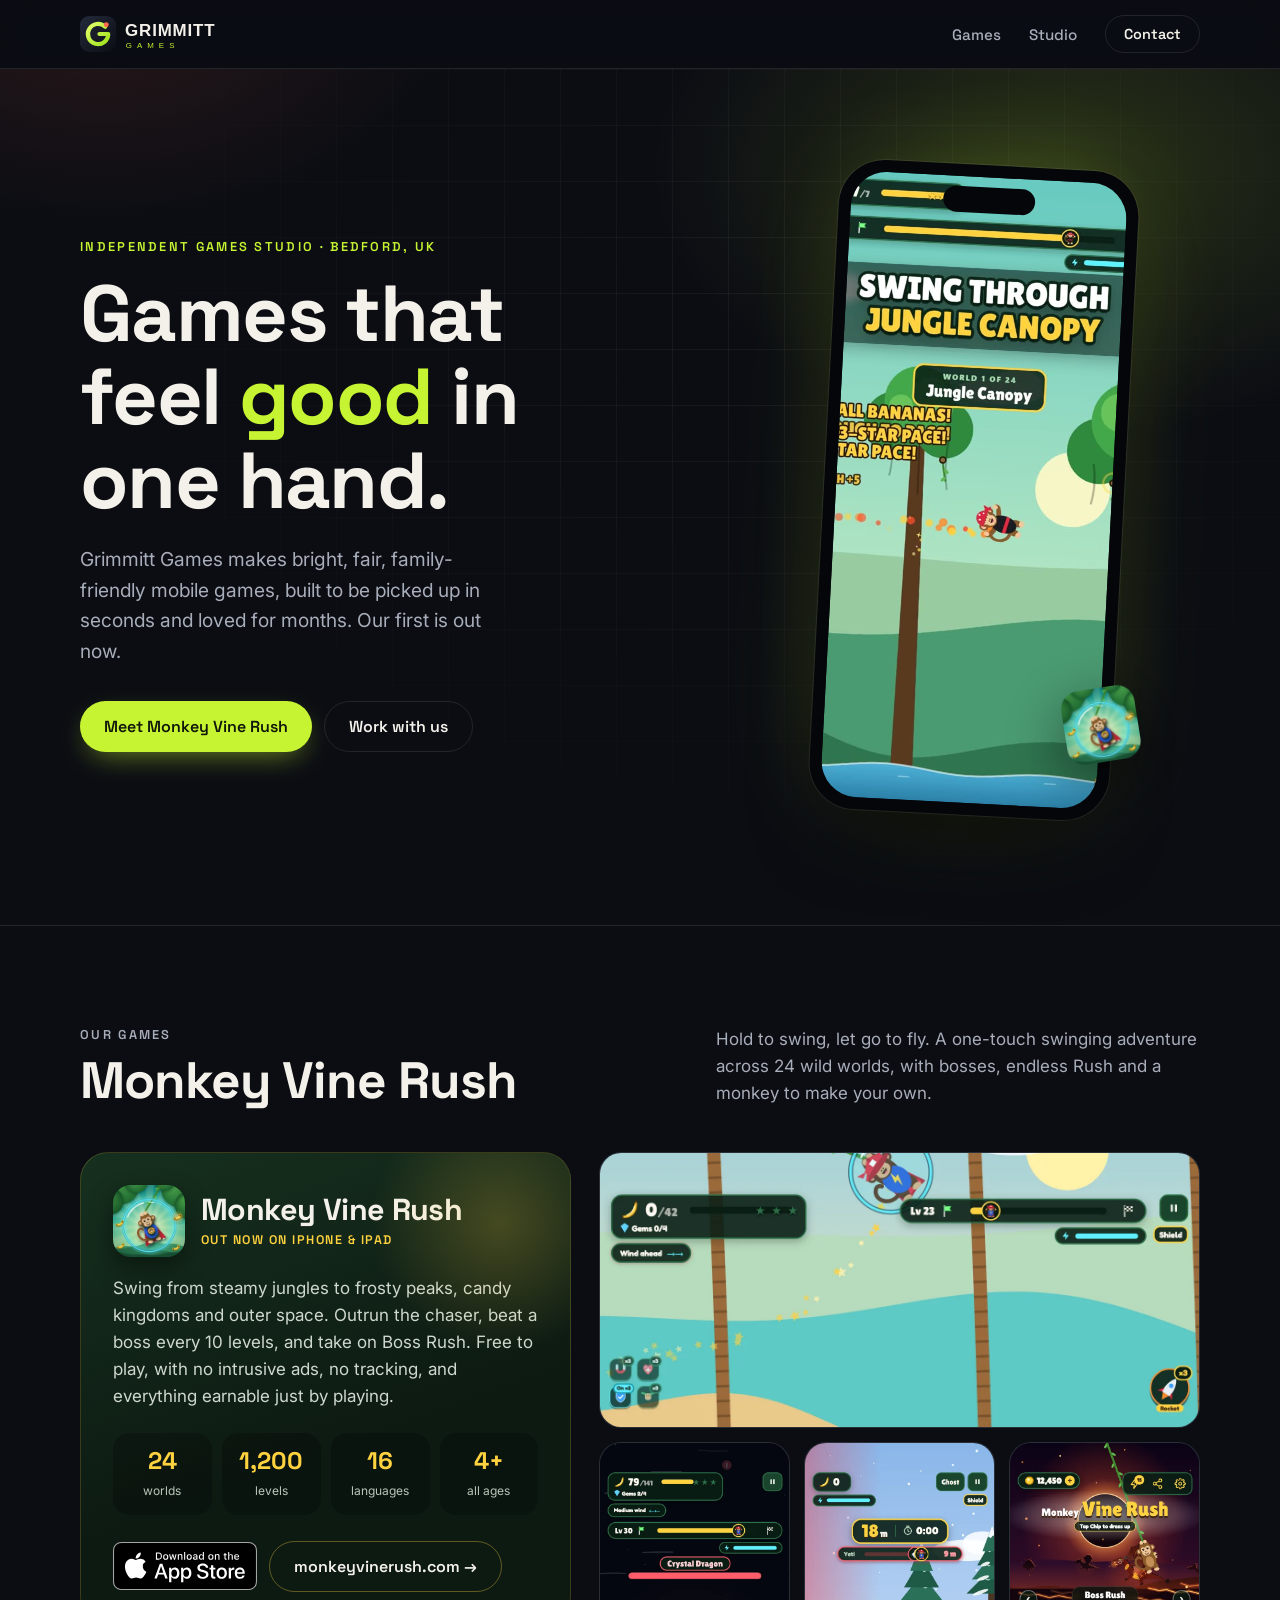
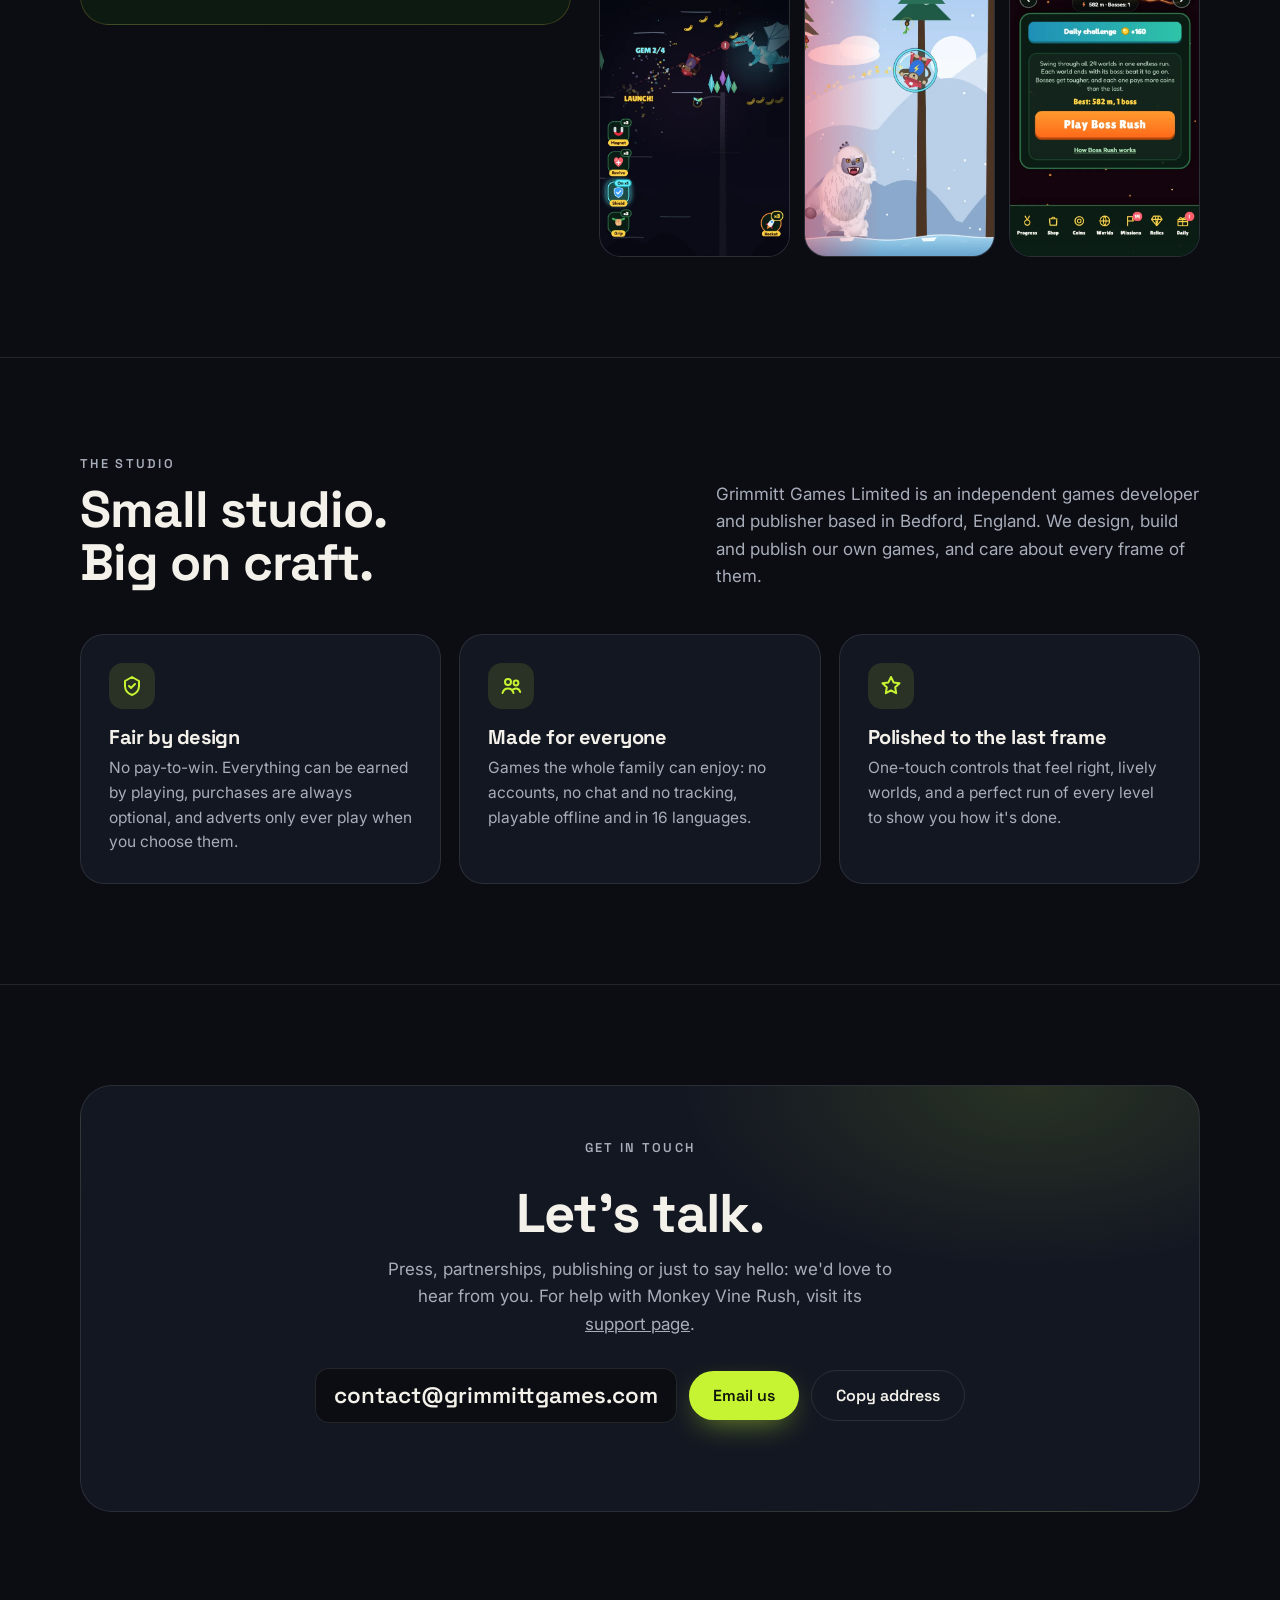
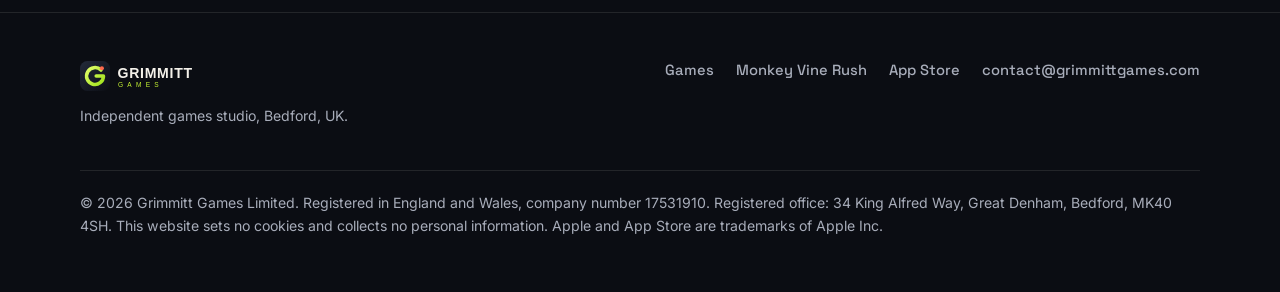
==== index.html @ a44a135a "Grimmitt Games website Co-Authored-By: Claude Opus 5.5 <noreply@anthropic.com>" ====
<!doctype html>
<html lang="en-GB">
<head>
<meta charset="utf-8">
<meta name="viewport" content="width=device-width, initial-scale=1, viewport-fit=cover">
<title>Grimmitt Games · Independent games studio</title>
<meta name="description" content="Grimmitt Games is an independent UK games studio making bright, fair, family-friendly mobile games. Our first game, Monkey Vine Rush, is out now on iPhone and iPad.">
<meta name="theme-color" content="#0b0d13">
<link rel="canonical" href="https://www.grimmittgames.com/">
<link rel="icon" href="/img/mark.svg" type="image/svg+xml">
<link rel="icon" href="/img/mark-192.png" type="image/png" sizes="192x192">
<link rel="apple-touch-icon" href="/img/mark-180.png">
<meta property="og:type" content="website">
<meta property="og:title" content="Grimmitt Games">
<meta property="og:description" content="Independent UK games studio. Makers of Monkey Vine Rush.">
<meta property="og:image" content="https://www.grimmittgames.com/img/og.png">
<meta property="og:url" content="https://www.grimmittgames.com/">
<meta name="twitter:card" content="summary_large_image">
<link rel="preconnect" href="https://fonts.googleapis.com">
<link rel="preconnect" href="https://fonts.gstatic.com" crossorigin>
<link href="https://fonts.googleapis.com/css2?family=Space+Grotesk:wght@500;600;700&family=Inter:wght@400;500;600&display=swap" rel="stylesheet">
<script type="application/ld+json">{"@context":"https://schema.org","@type":"Organization","name":"Grimmitt Games Limited","url":"https://www.grimmittgames.com/","logo":"https://www.grimmittgames.com/img/mark-192.png","email":"contact@grimmittgames.com","address":{"@type":"PostalAddress","streetAddress":"34 King Alfred Way, Great Denham","addressLocality":"Bedford","postalCode":"MK40 4SH","addressCountry":"GB"},"sameAs":["https://monkeyvinerush.com/"]}</script>
<style>
:root{--ink:#0b0d13;--ink2:#131722;--ink3:#1c2230;--line:rgba(244,241,234,.1);--cream:#f4f1ea;--muted:#a8adba;--lime:#c6f432;--lime2:#9fe21b;--coral:#ff6a4d;--display:'Space Grotesk','Segoe UI',system-ui,sans-serif;--body:'Inter','Segoe UI',system-ui,sans-serif;color-scheme:dark}
*{box-sizing:border-box}
html{scroll-behavior:smooth}
body{margin:0;overflow-x:clip;background:var(--ink);color:var(--cream);font:17px/1.6 var(--body);-webkit-font-smoothing:antialiased}
a{color:inherit}
img,video{max-width:100%;display:block}
.wrap{max-width:1160px;margin:0 auto;padding-left:max(20px,env(safe-area-inset-left,0px));padding-right:max(20px,env(safe-area-inset-right,0px))}
h1,h2,h3{font-family:var(--display);font-weight:700;letter-spacing:-.02em;line-height:1.05;margin:0;text-wrap:balance}
.kicker{font:600 .8rem/1 var(--display);letter-spacing:.18em;text-transform:uppercase;color:var(--lime)}
.btn{display:inline-flex;align-items:center;gap:10px;font:600 1rem var(--display);text-decoration:none;border-radius:999px;padding:14px 24px;transition:transform .15s,background .15s,box-shadow .15s}
.btn.primary{background:var(--lime);color:#11160a;box-shadow:0 10px 30px -10px rgba(198,244,50,.6)}
.btn.primary:hover{transform:translateY(-2px);box-shadow:0 16px 36px -12px rgba(198,244,50,.7)}
.btn.ghost{border:1px solid var(--line);color:var(--cream)}
.btn.ghost:hover{background:var(--ink3)}
:focus-visible{outline:3px solid var(--lime);outline-offset:3px;border-radius:6px}

/* header */
header{position:sticky;top:0;z-index:20;background:rgba(11,13,19,.72);-webkit-backdrop-filter:blur(14px) saturate(140%);backdrop-filter:blur(14px) saturate(140%);border-bottom:1px solid var(--line);padding-top:env(safe-area-inset-top,0px)}
header .wrap{display:flex;align-items:center;justify-content:space-between;height:68px}
header .logo img{height:36px;width:auto}
nav{display:flex;gap:28px;align-items:center;font:500 .95rem var(--display)}
nav a{text-decoration:none;color:var(--muted)} nav a:hover{color:var(--cream)}
nav .btn{padding:9px 18px;font-size:.9rem}
@media (max-width:720px){ nav a:not(.btn){display:none} }

/* hero */
.hero{position:relative;overflow:hidden;padding:96px 0 110px}
.hero::before{content:'';position:absolute;inset:-20% -10% auto;height:900px;background:radial-gradient(600px 380px at 78% 30%,rgba(198,244,50,.16),transparent 70%),radial-gradient(520px 340px at 15% 10%,rgba(255,106,77,.13),transparent 70%);pointer-events:none}
.hero::after{content:'';position:absolute;inset:0;background-image:linear-gradient(var(--line) 1px,transparent 1px),linear-gradient(90deg,var(--line) 1px,transparent 1px);background-size:56px 56px;mask-image:radial-gradient(ellipse at 60% 30%,#000 10%,transparent 65%);-webkit-mask-image:radial-gradient(ellipse at 60% 30%,#000 10%,transparent 65%);opacity:.5;pointer-events:none}
.hero .wrap{position:relative;z-index:1;display:grid;grid-template-columns:1.15fr .85fr;gap:56px;align-items:center}
.hero h1{font-size:clamp(2.6rem,6.2vw,5rem);margin:18px 0 22px}
.hero h1 em{font-style:normal;color:var(--lime)}
.hero p.lead{font-size:1.2rem;color:var(--muted);max-width:34ch;margin:0 0 34px}
.cta{display:flex;flex-wrap:wrap;gap:12px}
.phone{justify-self:center;width:min(300px,78vw);aspect-ratio:9/19.5;border-radius:46px;background:#05060a;padding:12px;box-shadow:0 0 0 1px rgba(255,255,255,.08),0 40px 80px -30px rgba(0,0,0,.8),0 0 120px -40px rgba(198,244,50,.45);transform:rotate(3deg);position:relative}
.phone video{width:100%;height:100%;object-fit:cover;border-radius:36px}
.phone::before{content:'';position:absolute;top:22px;left:50%;width:92px;height:26px;margin-left:-46px;border-radius:20px;background:#05060a;z-index:2}
.float{position:absolute;width:74px;height:74px;border-radius:18px;right:-26px;bottom:60px;transform:rotate(-12deg);filter:drop-shadow(0 18px 30px rgba(0,0,0,.5));animation:bob 6s ease-in-out infinite}
@keyframes bob{50%{transform:rotate(-6deg) translateY(-12px)}}
@media (max-width:860px){ .float{right:-10px;width:60px;height:60px} .hero .wrap>*{min-width:0} .hero{padding:64px 0 80px} .hero .wrap{grid-template-columns:1fr} .phone{transform:none;margin-top:12px} }

/* sections */
section{padding:100px 0;border-top:1px solid var(--line)}
.head{display:flex;flex-wrap:wrap;justify-content:space-between;align-items:end;gap:20px;margin-bottom:44px}
.head h2{font-size:clamp(2rem,4.4vw,3.2rem);margin-top:12px;max-width:18ch}
.head p{color:var(--muted);max-width:44ch;margin:0}

/* game showcase */
.game{display:grid;grid-template-columns:.9fr 1.1fr;gap:28px}
.gcard{align-self:start;background:linear-gradient(160deg,#16301f,#0d1a12 60%);border:1px solid rgba(255,210,63,.18);border-radius:28px;padding:32px;position:relative;overflow:hidden}
.gcard::after{content:'';position:absolute;right:-60px;top:-60px;width:260px;height:260px;border-radius:50%;background:radial-gradient(circle,rgba(255,210,63,.22),transparent 70%)}
.gtitle{display:flex;align-items:center;gap:16px;margin-bottom:18px}
.gtitle img{width:72px;height:72px;border-radius:18px;box-shadow:0 10px 24px rgba(0,0,0,.4)}
.gtitle h3{font-size:1.9rem}
.gtitle small{display:block;font:600 .78rem var(--display);letter-spacing:.12em;text-transform:uppercase;color:#ffd23f;margin-top:6px}
.gcard p{color:#cfd8cf;margin:0 0 22px}
.stats{display:grid;grid-template-columns:repeat(4,1fr);gap:10px;margin:0 0 26px}
.stats div{background:rgba(0,0,0,.25);border-radius:16px;padding:12px 10px;text-align:center}
.stats b{display:block;font:700 1.5rem var(--display);color:#ffd23f}
.stats span{font-size:.75rem;color:#b9c6ba}
.gcard .row{display:flex;flex-wrap:wrap;gap:12px;align-items:center;position:relative;z-index:1}
.gcard .row img{height:48px;width:auto}
.gcard .btn.ghost{border-color:rgba(255,210,63,.35)}
.shots{display:grid;grid-template-columns:repeat(3,1fr);gap:14px}
.shots img{width:100%;aspect-ratio:600/1304;object-fit:cover;border-radius:22px;border:1px solid var(--line);background:var(--ink2);transition:transform .25s}
.shots img:hover{transform:translateY(-6px)}
.shots .wide{grid-column:1 / -1;aspect-ratio:1304/600}
@media (max-width:900px){ .game{grid-template-columns:1fr} }
@media (max-width:520px){ .stats{grid-template-columns:repeat(2,1fr)} }

/* studio */
.pillars{display:grid;grid-template-columns:repeat(3,1fr);gap:18px}
.pillar{background:var(--ink2);border:1px solid var(--line);border-radius:24px;padding:28px}
.pillar i{display:grid;place-items:center;width:46px;height:46px;border-radius:14px;background:rgba(198,244,50,.12);color:var(--lime);font-style:normal;margin-bottom:18px}
.pillar i svg{width:24px;height:24px}
.pillar h3{font-size:1.25rem;margin-bottom:8px}
.pillar p{color:var(--muted);margin:0;font-size:.97rem}
@media (max-width:860px){ .pillars{grid-template-columns:1fr} }

/* contact */
.contact{background:radial-gradient(500px 260px at 85% 0%,rgba(198,244,50,.12),transparent 70%),var(--ink2);border:1px solid var(--line);border-radius:32px;padding:56px 40px;text-align:center}
.contact h2{font-size:clamp(2rem,4.6vw,3.4rem);margin:12px 0 14px}
.contact p{color:var(--muted);margin:0 auto 30px;max-width:46ch}
.mail{display:inline-flex;flex-wrap:wrap;gap:12px;justify-content:center;align-items:center}
.mail code{font:600 clamp(1rem,3.4vw,1.4rem) var(--display);background:var(--ink);border:1px solid var(--line);border-radius:14px;padding:12px 18px;user-select:all}
.copied{display:block;min-height:1.4em;margin-top:12px;color:var(--lime);font-size:.9rem}

/* footer */
footer{border-top:1px solid var(--line);padding:48px 0 calc(40px + env(safe-area-inset-bottom,0px));color:var(--muted);font-size:.88rem}
footer .wrap{display:grid;grid-template-columns:1fr auto;gap:28px}
footer img{height:30px;width:auto;margin-bottom:14px}
footer .links{display:flex;flex-wrap:wrap;gap:22px;justify-content:flex-end;font:500 .92rem var(--display)}
footer .links a{text-decoration:none} footer .links a:hover{color:var(--cream)}
footer .legal{grid-column:1 / -1;border-top:1px solid var(--line);padding-top:20px;line-height:1.7}
@media (max-width:640px){ footer .wrap{grid-template-columns:1fr} footer .links{justify-content:flex-start} }
@media (prefers-reduced-motion:reduce){ html{scroll-behavior:auto} .float{animation:none} .btn,.shots img{transition:none} }
</style>
</head>
<body>

<header>
  <div class="wrap">
    <a class="logo" href="/" aria-label="Grimmitt Games home"><img src="/img/logo.svg" alt="Grimmitt Games" width="203" height="36"></a>
    <nav aria-label="Main">
      <a href="#games">Games</a>
      <a href="#studio">Studio</a>
      <a class="btn ghost" href="#contact">Contact</a>
    </nav>
  </div>
</header>

<main>
  <div class="hero">
    <div class="wrap">
      <div>
        <p class="kicker">Independent games studio · Bedford, UK</p>
        <h1>Games that feel <em>good</em> in one hand.</h1>
        <p class="lead">Grimmitt Games makes bright, fair, family-friendly mobile games, built to be picked up in seconds and loved for months. Our first is out now.</p>
        <div class="cta">
          <a class="btn primary" href="#games">Meet Monkey Vine Rush</a>
          <a class="btn ghost" href="#contact">Work with us</a>
        </div>
      </div>
      <div class="phone">
        <video src="/img/mvr/reel.mp4" poster="/img/mvr/reel-poster.jpg" autoplay muted loop playsinline aria-label="Monkey Vine Rush gameplay"></video>
        <img class="float" src="/img/mvr/icon-336.webp" alt="" width="74" height="74">
      </div>
    </div>
  </div>

  <section id="games">
    <div class="wrap">
      <div class="head">
        <div><p class="kicker">Our games</p><h2>Monkey Vine Rush</h2></div>
        <p>Hold to swing, let go to fly. A one-touch swinging adventure across 24 wild worlds, with bosses, endless Rush and a monkey to make your own.</p>
      </div>
      <div class="game">
        <div class="gcard">
          <div class="gtitle"><img src="/img/mvr/icon-336.webp" alt="" width="72" height="72"><div><h3>Monkey Vine Rush</h3><small>Out now on iPhone &amp; iPad</small></div></div>
          <p>Swing from steamy jungles to frosty peaks, candy kingdoms and outer space. Outrun the chaser, beat a boss every 10 levels, and take on Boss Rush. Free to play, with no intrusive ads, no tracking, and everything earnable just by playing.</p>
          <div class="stats">
            <div><b>24</b><span>worlds</span></div>
            <div><b>1,200</b><span>levels</span></div>
            <div><b>16</b><span>languages</span></div>
            <div><b>4+</b><span>all ages</span></div>
          </div>
          <div class="row">
            <a href="https://apps.apple.com/app/id6825472830"><img src="/img/mvr/app-store-badge.svg" alt="Download on the App Store" width="144" height="48"></a>
            <a class="btn ghost" href="https://monkeyvinerush.com/">monkeyvinerush.com →</a>
          </div>
        </div>
        <div class="shots">
          <img class="wide" src="/img/mvr/02-play-land.webp" alt="Swinging through Sunny Shores" loading="lazy">
          <img src="/img/mvr/09-boss.webp" alt="A boss fight" loading="lazy">
          <img src="/img/mvr/03-rush.webp" alt="Endless Rush with the chaser behind" loading="lazy">
          <img src="/img/mvr/11-bossrush-home.webp" alt="The home screen" loading="lazy">
        </div>
      </div>
    </div>
  </section>

  <section id="studio">
    <div class="wrap">
      <div class="head">
        <div><p class="kicker">The studio</p><h2>Small studio. Big on craft.</h2></div>
        <p>Grimmitt Games Limited is an independent games developer and publisher based in Bedford, England. We design, build and publish our own games, and care about every frame of them.</p>
      </div>
      <div class="pillars">
        <div class="pillar"><i><svg viewBox="0 0 24 24" fill="none" stroke="currentColor" stroke-width="2" stroke-linecap="round" stroke-linejoin="round"><path d="M12 3l7 4v5c0 4.5-3 7.5-7 9-4-1.5-7-4.5-7-9V7z"/><path d="M9 12l2 2 4-4"/></svg></i><h3>Fair by design</h3><p>No pay-to-win. Everything can be earned by playing, purchases are always optional, and adverts only ever play when you choose them.</p></div>
        <div class="pillar"><i><svg viewBox="0 0 24 24" fill="none" stroke="currentColor" stroke-width="2" stroke-linecap="round" stroke-linejoin="round"><circle cx="9" cy="8" r="3"/><circle cx="17" cy="9" r="2.4"/><path d="M3.5 19c.8-3 3-4.6 5.5-4.6s4.7 1.6 5.5 4.6M14.5 15.2c.8-.5 1.6-.8 2.5-.8 2 0 3.6 1.3 4.2 3.6"/></svg></i><h3>Made for everyone</h3><p>Games the whole family can enjoy: no accounts, no chat and no tracking, playable offline and in 16 languages.</p></div>
        <div class="pillar"><i><svg viewBox="0 0 24 24" fill="none" stroke="currentColor" stroke-width="2" stroke-linecap="round" stroke-linejoin="round"><path d="M12 3l2.6 5.4 5.9.8-4.3 4.1 1 5.9L12 16.4 6.8 19.2l1-5.9L3.5 9.2l5.9-.8z"/></svg></i><h3>Polished to the last frame</h3><p>One-touch controls that feel right, lively worlds, and a perfect run of every level to show you how it's done.</p></div>
      </div>
    </div>
  </section>

  <section id="contact">
    <div class="wrap">
      <div class="contact">
        <p class="kicker">Get in touch</p>
        <h2>Let's talk.</h2>
        <p>Press, partnerships, publishing or just to say hello: we'd love to hear from you. For help with Monkey Vine Rush, visit its <a href="https://monkeyvinerush.com/support/">support page</a>.</p>
        <div class="mail">
          <code id="addr">contact@grimmittgames.com</code>
          <a class="btn primary" href="mailto:contact@grimmittgames.com">Email us</a>
          <button class="btn ghost" type="button" id="copy" style="background:none;cursor:pointer">Copy address</button>
        </div>
        <span class="copied" id="copied" aria-live="polite"></span>
      </div>
    </div>
  </section>
</main>

<footer>
  <div class="wrap">
    <div><img src="/img/logo.svg" alt="Grimmitt Games" width="170" height="30"><div>Independent games studio, Bedford, UK.</div></div>
    <div class="links">
      <a href="#games">Games</a>
      <a href="https://monkeyvinerush.com/">Monkey Vine Rush</a>
      <a href="https://apps.apple.com/app/id6825472830">App Store</a>
      <a href="mailto:contact@grimmittgames.com">contact@grimmittgames.com</a>
    </div>
    <p class="legal">© 2026 Grimmitt Games Limited. Registered in England and Wales, company number 17531910. Registered office: 34 King Alfred Way, Great Denham, Bedford, MK40 4SH. This website sets no cookies and collects no personal information. Apple and App Store are trademarks of Apple Inc.</p>
  </div>
</footer>

<script>
document.getElementById('copy').addEventListener('click', () => {
  const t = document.getElementById('addr').textContent, o = document.getElementById('copied');
  const pick = () => { const r = document.createRange(); r.selectNodeContents(document.getElementById('addr')); const s = getSelection(); s.removeAllRanges(); s.addRange(r); o.textContent = 'Selected: press Ctrl+C (or ⌘C) to copy'; };
  try { navigator.clipboard.writeText(t).then(() => { o.textContent = 'Copied to clipboard'; }, pick); } catch (e) { pick(); }
});
</script>
</body>
</html>
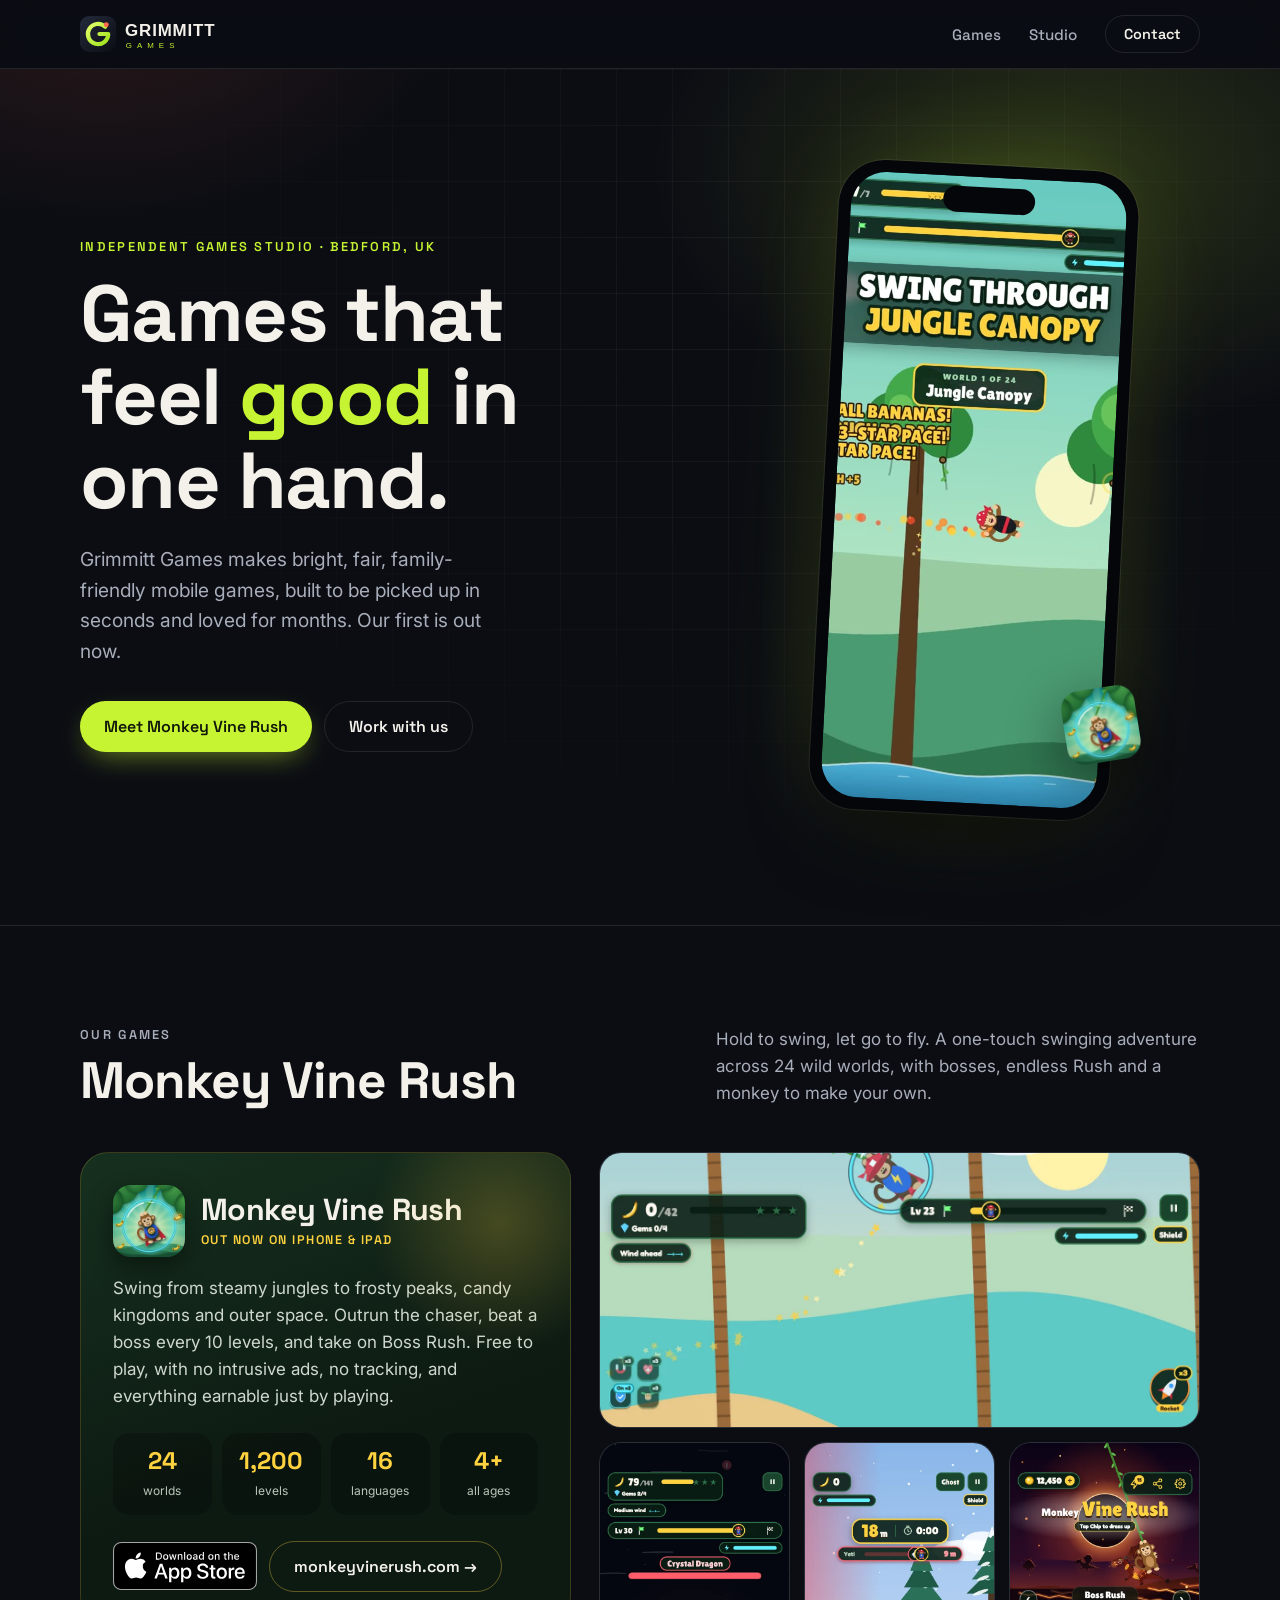
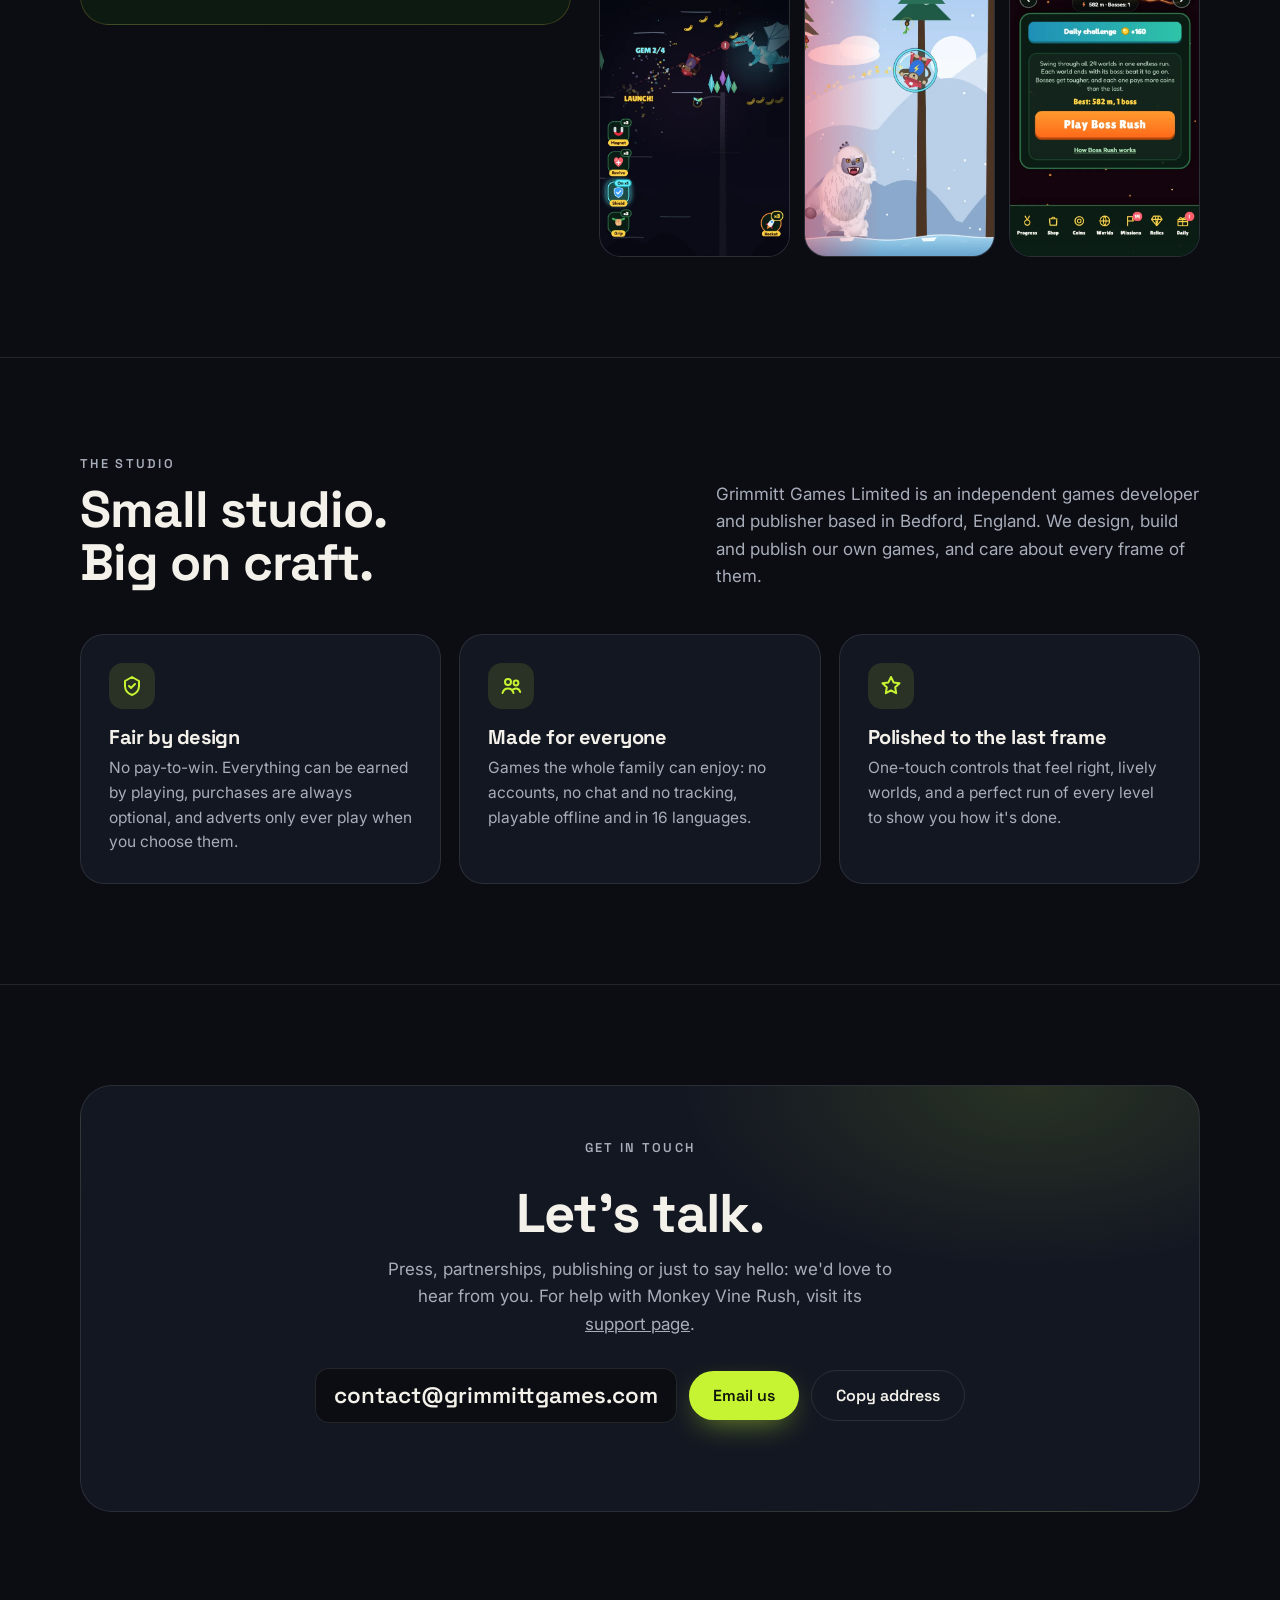
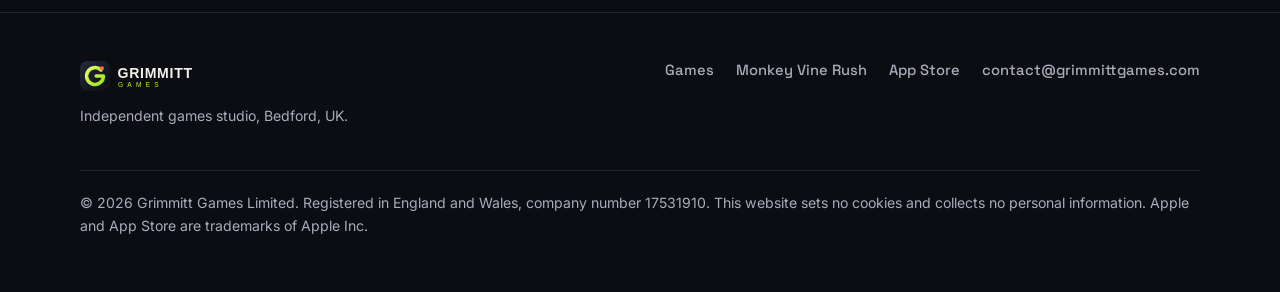
==== commit 8e447457: "Remove the registered office address from the footer Co-Authored-By: Claude Opus 5.5 <noreply@anthro" ====
--- a/index.html
+++ b/index.html
@@ -19,7 +19,7 @@
 <link rel="preconnect" href="https://fonts.googleapis.com">
 <link rel="preconnect" href="https://fonts.gstatic.com" crossorigin>
 <link href="https://fonts.googleapis.com/css2?family=Space+Grotesk:wght@500;600;700&family=Inter:wght@400;500;600&display=swap" rel="stylesheet">
-<script type="application/ld+json">{"@context":"https://schema.org","@type":"Organization","name":"Grimmitt Games Limited","url":"https://www.grimmittgames.com/","logo":"https://www.grimmittgames.com/img/mark-192.png","email":"contact@grimmittgames.com","address":{"@type":"PostalAddress","streetAddress":"34 King Alfred Way, Great Denham","addressLocality":"Bedford","postalCode":"MK40 4SH","addressCountry":"GB"},"sameAs":["https://monkeyvinerush.com/"]}</script>
+<script type="application/ld+json">{"@context":"https://schema.org","@type":"Organization","name":"Grimmitt Games Limited","url":"https://www.grimmittgames.com/","logo":"https://www.grimmittgames.com/img/mark-192.png","email":"contact@grimmittgames.com","sameAs":["https://monkeyvinerush.com/"]}</script>
 <style>
 :root{--ink:#0b0d13;--ink2:#131722;--ink3:#1c2230;--line:rgba(244,241,234,.1);--cream:#f4f1ea;--muted:#a8adba;--lime:#c6f432;--lime2:#9fe21b;--coral:#ff6a4d;--display:'Space Grotesk','Segoe UI',system-ui,sans-serif;--body:'Inter','Segoe UI',system-ui,sans-serif;color-scheme:dark}
 *{box-sizing:border-box}
@@ -222,7 +222,7 @@
       <a href="https://apps.apple.com/app/id6825472830">App Store</a>
       <a href="mailto:contact@grimmittgames.com">contact@grimmittgames.com</a>
     </div>
-    <p class="legal">© 2026 Grimmitt Games Limited. Registered in England and Wales, company number 17531910. Registered office: 34 King Alfred Way, Great Denham, Bedford, MK40 4SH. This website sets no cookies and collects no personal information. Apple and App Store are trademarks of Apple Inc.</p>
+    <p class="legal">© 2026 Grimmitt Games Limited. Registered in England and Wales, company number 17531910. This website sets no cookies and collects no personal information. Apple and App Store are trademarks of Apple Inc.</p>
   </div>
 </footer>
 
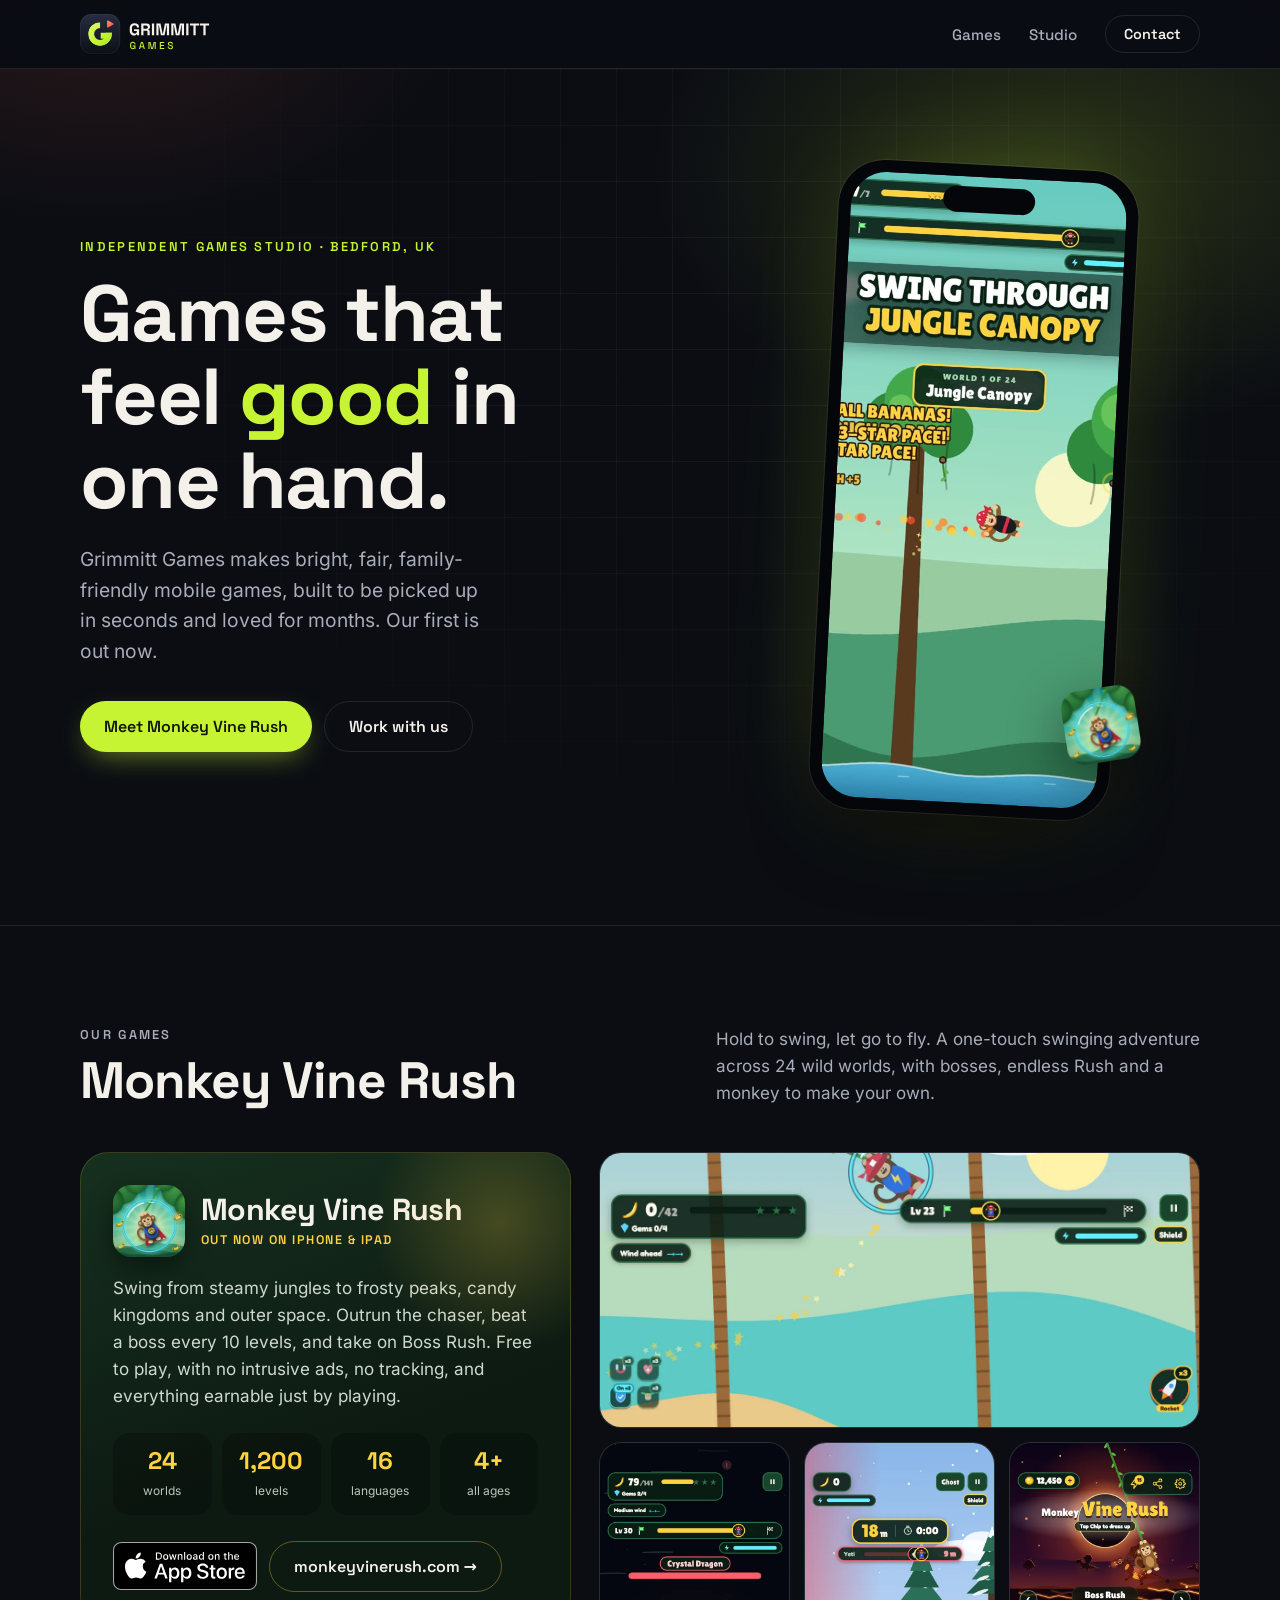
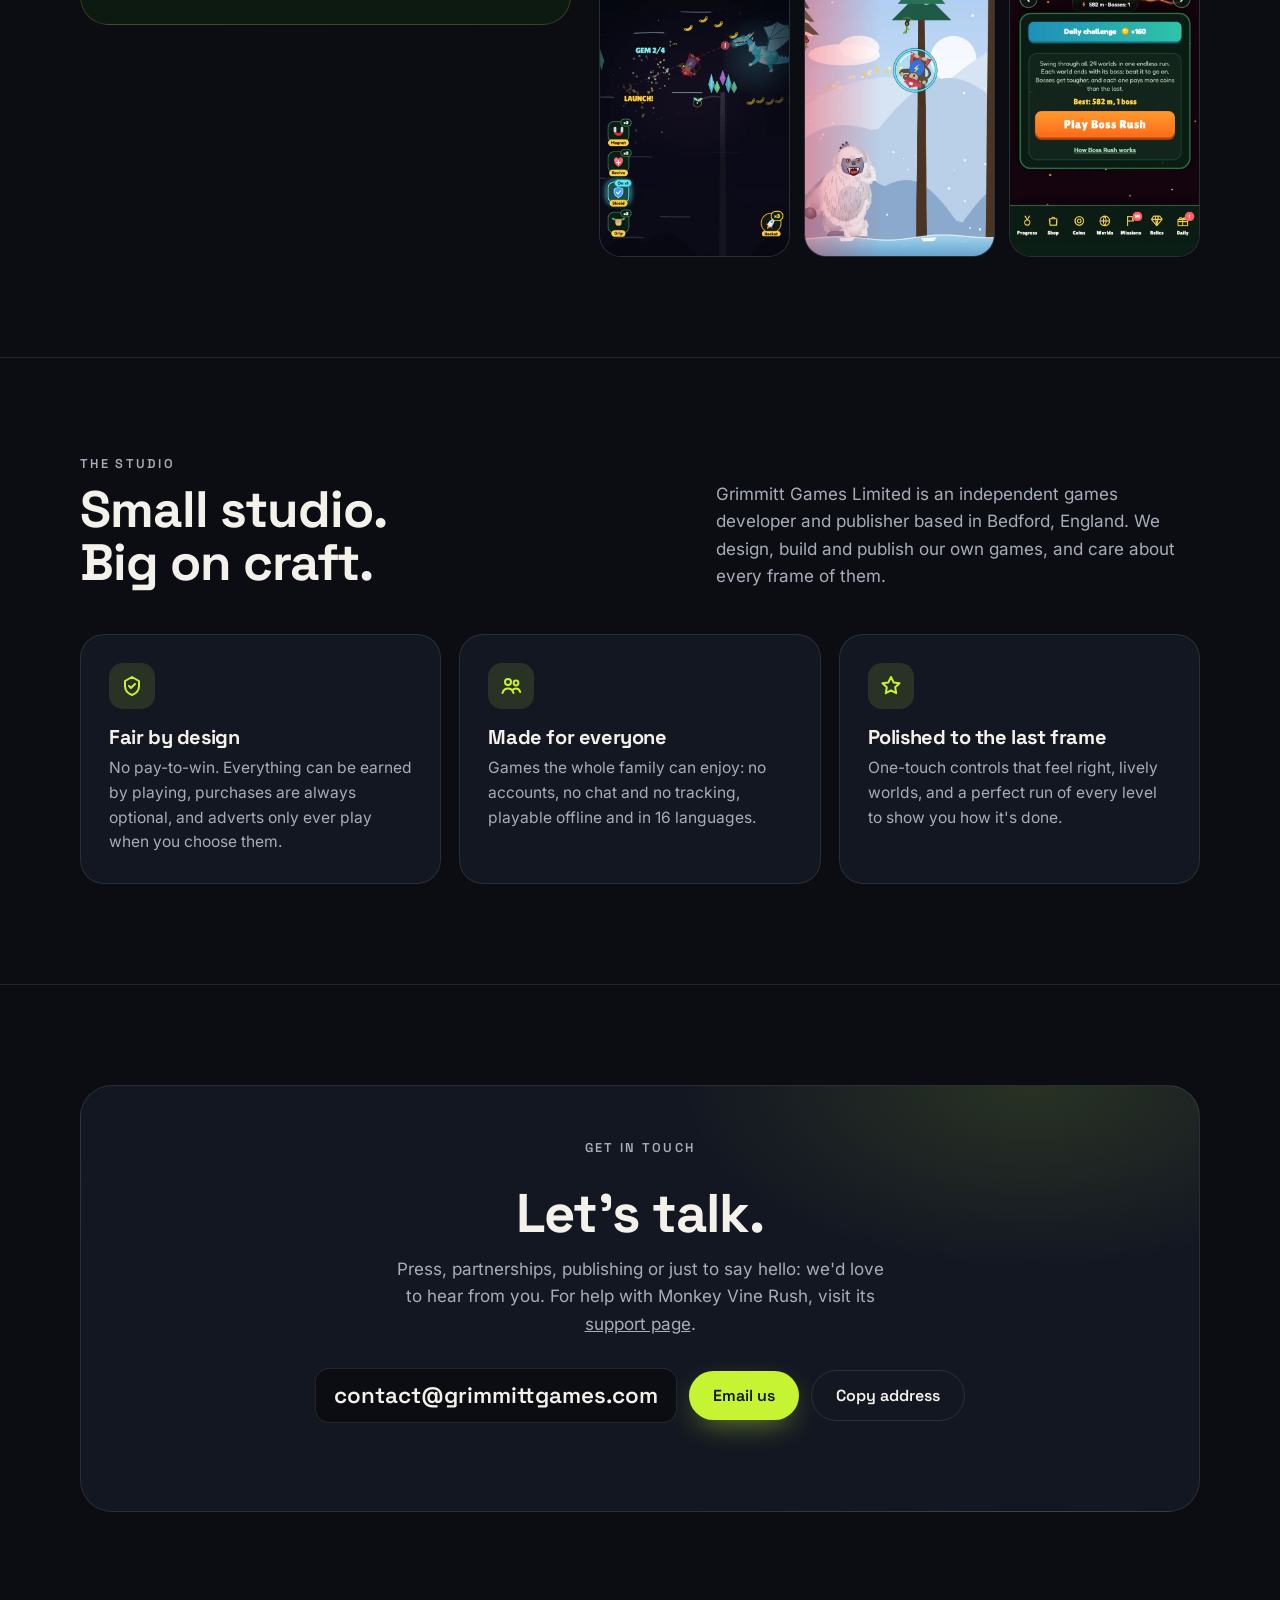
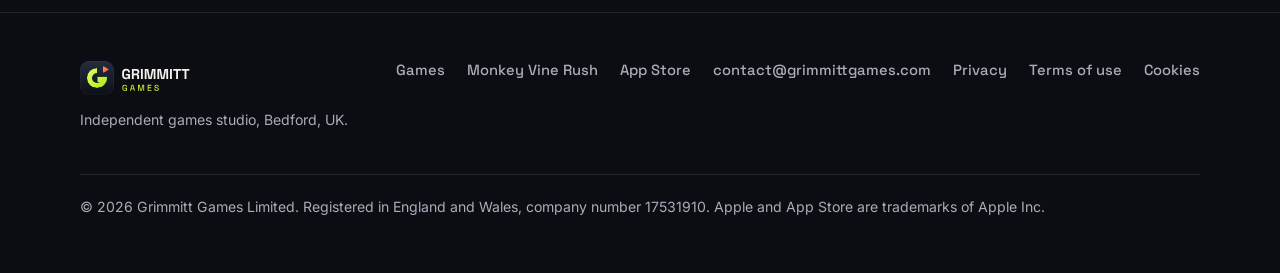
==== commit 93a796ce: "New logo; privacy, terms of use and cookie policy pages; self-hosted fonts Co-Authored-By: Claude Op" ====
--- a/index.html
+++ b/index.html
@@ -16,114 +16,15 @@
 <meta property="og:image" content="https://www.grimmittgames.com/img/og.png">
 <meta property="og:url" content="https://www.grimmittgames.com/">
 <meta name="twitter:card" content="summary_large_image">
-<link rel="preconnect" href="https://fonts.googleapis.com">
-<link rel="preconnect" href="https://fonts.gstatic.com" crossorigin>
-<link href="https://fonts.googleapis.com/css2?family=Space+Grotesk:wght@500;600;700&family=Inter:wght@400;500;600&display=swap" rel="stylesheet">
+<link rel="preload" href="/fonts/SpaceGrotesk.woff2" as="font" type="font/woff2" crossorigin>
+<link rel="stylesheet" href="/assets/site.css">
 <script type="application/ld+json">{"@context":"https://schema.org","@type":"Organization","name":"Grimmitt Games Limited","url":"https://www.grimmittgames.com/","logo":"https://www.grimmittgames.com/img/mark-192.png","email":"contact@grimmittgames.com","sameAs":["https://monkeyvinerush.com/"]}</script>
-<style>
-:root{--ink:#0b0d13;--ink2:#131722;--ink3:#1c2230;--line:rgba(244,241,234,.1);--cream:#f4f1ea;--muted:#a8adba;--lime:#c6f432;--lime2:#9fe21b;--coral:#ff6a4d;--display:'Space Grotesk','Segoe UI',system-ui,sans-serif;--body:'Inter','Segoe UI',system-ui,sans-serif;color-scheme:dark}
-*{box-sizing:border-box}
-html{scroll-behavior:smooth}
-body{margin:0;overflow-x:clip;background:var(--ink);color:var(--cream);font:17px/1.6 var(--body);-webkit-font-smoothing:antialiased}
-a{color:inherit}
-img,video{max-width:100%;display:block}
-.wrap{max-width:1160px;margin:0 auto;padding-left:max(20px,env(safe-area-inset-left,0px));padding-right:max(20px,env(safe-area-inset-right,0px))}
-h1,h2,h3{font-family:var(--display);font-weight:700;letter-spacing:-.02em;line-height:1.05;margin:0;text-wrap:balance}
-.kicker{font:600 .8rem/1 var(--display);letter-spacing:.18em;text-transform:uppercase;color:var(--lime)}
-.btn{display:inline-flex;align-items:center;gap:10px;font:600 1rem var(--display);text-decoration:none;border-radius:999px;padding:14px 24px;transition:transform .15s,background .15s,box-shadow .15s}
-.btn.primary{background:var(--lime);color:#11160a;box-shadow:0 10px 30px -10px rgba(198,244,50,.6)}
-.btn.primary:hover{transform:translateY(-2px);box-shadow:0 16px 36px -12px rgba(198,244,50,.7)}
-.btn.ghost{border:1px solid var(--line);color:var(--cream)}
-.btn.ghost:hover{background:var(--ink3)}
-:focus-visible{outline:3px solid var(--lime);outline-offset:3px;border-radius:6px}
-
-/* header */
-header{position:sticky;top:0;z-index:20;background:rgba(11,13,19,.72);-webkit-backdrop-filter:blur(14px) saturate(140%);backdrop-filter:blur(14px) saturate(140%);border-bottom:1px solid var(--line);padding-top:env(safe-area-inset-top,0px)}
-header .wrap{display:flex;align-items:center;justify-content:space-between;height:68px}
-header .logo img{height:36px;width:auto}
-nav{display:flex;gap:28px;align-items:center;font:500 .95rem var(--display)}
-nav a{text-decoration:none;color:var(--muted)} nav a:hover{color:var(--cream)}
-nav .btn{padding:9px 18px;font-size:.9rem}
-@media (max-width:720px){ nav a:not(.btn){display:none} }
-
-/* hero */
-.hero{position:relative;overflow:hidden;padding:96px 0 110px}
-.hero::before{content:'';position:absolute;inset:-20% -10% auto;height:900px;background:radial-gradient(600px 380px at 78% 30%,rgba(198,244,50,.16),transparent 70%),radial-gradient(520px 340px at 15% 10%,rgba(255,106,77,.13),transparent 70%);pointer-events:none}
-.hero::after{content:'';position:absolute;inset:0;background-image:linear-gradient(var(--line) 1px,transparent 1px),linear-gradient(90deg,var(--line) 1px,transparent 1px);background-size:56px 56px;mask-image:radial-gradient(ellipse at 60% 30%,#000 10%,transparent 65%);-webkit-mask-image:radial-gradient(ellipse at 60% 30%,#000 10%,transparent 65%);opacity:.5;pointer-events:none}
-.hero .wrap{position:relative;z-index:1;display:grid;grid-template-columns:1.15fr .85fr;gap:56px;align-items:center}
-.hero h1{font-size:clamp(2.6rem,6.2vw,5rem);margin:18px 0 22px}
-.hero h1 em{font-style:normal;color:var(--lime)}
-.hero p.lead{font-size:1.2rem;color:var(--muted);max-width:34ch;margin:0 0 34px}
-.cta{display:flex;flex-wrap:wrap;gap:12px}
-.phone{justify-self:center;width:min(300px,78vw);aspect-ratio:9/19.5;border-radius:46px;background:#05060a;padding:12px;box-shadow:0 0 0 1px rgba(255,255,255,.08),0 40px 80px -30px rgba(0,0,0,.8),0 0 120px -40px rgba(198,244,50,.45);transform:rotate(3deg);position:relative}
-.phone video{width:100%;height:100%;object-fit:cover;border-radius:36px}
-.phone::before{content:'';position:absolute;top:22px;left:50%;width:92px;height:26px;margin-left:-46px;border-radius:20px;background:#05060a;z-index:2}
-.float{position:absolute;width:74px;height:74px;border-radius:18px;right:-26px;bottom:60px;transform:rotate(-12deg);filter:drop-shadow(0 18px 30px rgba(0,0,0,.5));animation:bob 6s ease-in-out infinite}
-@keyframes bob{50%{transform:rotate(-6deg) translateY(-12px)}}
-@media (max-width:860px){ .float{right:-10px;width:60px;height:60px} .hero .wrap>*{min-width:0} .hero{padding:64px 0 80px} .hero .wrap{grid-template-columns:1fr} .phone{transform:none;margin-top:12px} }
-
-/* sections */
-section{padding:100px 0;border-top:1px solid var(--line)}
-.head{display:flex;flex-wrap:wrap;justify-content:space-between;align-items:end;gap:20px;margin-bottom:44px}
-.head h2{font-size:clamp(2rem,4.4vw,3.2rem);margin-top:12px;max-width:18ch}
-.head p{color:var(--muted);max-width:44ch;margin:0}
-
-/* game showcase */
-.game{display:grid;grid-template-columns:.9fr 1.1fr;gap:28px}
-.gcard{align-self:start;background:linear-gradient(160deg,#16301f,#0d1a12 60%);border:1px solid rgba(255,210,63,.18);border-radius:28px;padding:32px;position:relative;overflow:hidden}
-.gcard::after{content:'';position:absolute;right:-60px;top:-60px;width:260px;height:260px;border-radius:50%;background:radial-gradient(circle,rgba(255,210,63,.22),transparent 70%)}
-.gtitle{display:flex;align-items:center;gap:16px;margin-bottom:18px}
-.gtitle img{width:72px;height:72px;border-radius:18px;box-shadow:0 10px 24px rgba(0,0,0,.4)}
-.gtitle h3{font-size:1.9rem}
-.gtitle small{display:block;font:600 .78rem var(--display);letter-spacing:.12em;text-transform:uppercase;color:#ffd23f;margin-top:6px}
-.gcard p{color:#cfd8cf;margin:0 0 22px}
-.stats{display:grid;grid-template-columns:repeat(4,1fr);gap:10px;margin:0 0 26px}
-.stats div{background:rgba(0,0,0,.25);border-radius:16px;padding:12px 10px;text-align:center}
-.stats b{display:block;font:700 1.5rem var(--display);color:#ffd23f}
-.stats span{font-size:.75rem;color:#b9c6ba}
-.gcard .row{display:flex;flex-wrap:wrap;gap:12px;align-items:center;position:relative;z-index:1}
-.gcard .row img{height:48px;width:auto}
-.gcard .btn.ghost{border-color:rgba(255,210,63,.35)}
-.shots{display:grid;grid-template-columns:repeat(3,1fr);gap:14px}
-.shots img{width:100%;aspect-ratio:600/1304;object-fit:cover;border-radius:22px;border:1px solid var(--line);background:var(--ink2);transition:transform .25s}
-.shots img:hover{transform:translateY(-6px)}
-.shots .wide{grid-column:1 / -1;aspect-ratio:1304/600}
-@media (max-width:900px){ .game{grid-template-columns:1fr} }
-@media (max-width:520px){ .stats{grid-template-columns:repeat(2,1fr)} }
-
-/* studio */
-.pillars{display:grid;grid-template-columns:repeat(3,1fr);gap:18px}
-.pillar{background:var(--ink2);border:1px solid var(--line);border-radius:24px;padding:28px}
-.pillar i{display:grid;place-items:center;width:46px;height:46px;border-radius:14px;background:rgba(198,244,50,.12);color:var(--lime);font-style:normal;margin-bottom:18px}
-.pillar i svg{width:24px;height:24px}
-.pillar h3{font-size:1.25rem;margin-bottom:8px}
-.pillar p{color:var(--muted);margin:0;font-size:.97rem}
-@media (max-width:860px){ .pillars{grid-template-columns:1fr} }
-
-/* contact */
-.contact{background:radial-gradient(500px 260px at 85% 0%,rgba(198,244,50,.12),transparent 70%),var(--ink2);border:1px solid var(--line);border-radius:32px;padding:56px 40px;text-align:center}
-.contact h2{font-size:clamp(2rem,4.6vw,3.4rem);margin:12px 0 14px}
-.contact p{color:var(--muted);margin:0 auto 30px;max-width:46ch}
-.mail{display:inline-flex;flex-wrap:wrap;gap:12px;justify-content:center;align-items:center}
-.mail code{font:600 clamp(1rem,3.4vw,1.4rem) var(--display);background:var(--ink);border:1px solid var(--line);border-radius:14px;padding:12px 18px;user-select:all}
-.copied{display:block;min-height:1.4em;margin-top:12px;color:var(--lime);font-size:.9rem}
-
-/* footer */
-footer{border-top:1px solid var(--line);padding:48px 0 calc(40px + env(safe-area-inset-bottom,0px));color:var(--muted);font-size:.88rem}
-footer .wrap{display:grid;grid-template-columns:1fr auto;gap:28px}
-footer img{height:30px;width:auto;margin-bottom:14px}
-footer .links{display:flex;flex-wrap:wrap;gap:22px;justify-content:flex-end;font:500 .92rem var(--display)}
-footer .links a{text-decoration:none} footer .links a:hover{color:var(--cream)}
-footer .legal{grid-column:1 / -1;border-top:1px solid var(--line);padding-top:20px;line-height:1.7}
-@media (max-width:640px){ footer .wrap{grid-template-columns:1fr} footer .links{justify-content:flex-start} }
-@media (prefers-reduced-motion:reduce){ html{scroll-behavior:auto} .float{animation:none} .btn,.shots img{transition:none} }
-</style>
 </head>
 <body>
 
 <header>
   <div class="wrap">
-    <a class="logo" href="/" aria-label="Grimmitt Games home"><img src="/img/logo.svg" alt="Grimmitt Games" width="203" height="36"></a>
+    <a class="logo" href="/" aria-label="Grimmitt Games home"><img src="/img/logo.svg" alt="Grimmitt Games" width="131" height="40"></a>
     <nav aria-label="Main">
       <a href="#games">Games</a>
       <a href="#studio">Studio</a>
@@ -215,14 +116,17 @@
 
 <footer>
   <div class="wrap">
-    <div><img src="/img/logo.svg" alt="Grimmitt Games" width="170" height="30"><div>Independent games studio, Bedford, UK.</div></div>
+    <div><img src="/img/logo.svg" alt="Grimmitt Games" width="112" height="34"><div>Independent games studio, Bedford, UK.</div></div>
     <div class="links">
       <a href="#games">Games</a>
       <a href="https://monkeyvinerush.com/">Monkey Vine Rush</a>
       <a href="https://apps.apple.com/app/id6825472830">App Store</a>
       <a href="mailto:contact@grimmittgames.com">contact@grimmittgames.com</a>
+      <a href="/privacy/">Privacy</a>
+      <a href="/terms/">Terms of use</a>
+      <a href="/cookies/">Cookies</a>
     </div>
-    <p class="legal">© 2026 Grimmitt Games Limited. Registered in England and Wales, company number 17531910. This website sets no cookies and collects no personal information. Apple and App Store are trademarks of Apple Inc.</p>
+    <p class="legal">© 2026 Grimmitt Games Limited. Registered in England and Wales, company number 17531910. Apple and App Store are trademarks of Apple Inc.</p>
   </div>
 </footer>
 
--- a/assets/site.css
+++ b/assets/site.css
@@ -0,0 +1,114 @@
+@font-face{font-family:'Space Grotesk';font-style:normal;font-weight:300 700;font-display:swap;src:url(/fonts/SpaceGrotesk.woff2) format('woff2')}
+@font-face{font-family:'Inter';font-style:normal;font-weight:100 900;font-display:swap;src:url(/fonts/Inter.woff2) format('woff2')}
+:root{--ink:#0b0d13;--ink2:#131722;--ink3:#1c2230;--line:rgba(244,241,234,.1);--cream:#f4f1ea;--muted:#a8adba;--lime:#c6f432;--lime2:#9fe21b;--coral:#ff6a4d;--display:'Space Grotesk','Segoe UI',system-ui,sans-serif;--body:'Inter','Segoe UI',system-ui,sans-serif;color-scheme:dark}
+*{box-sizing:border-box}
+html{scroll-behavior:smooth}
+body{margin:0;overflow-x:clip;background:var(--ink);color:var(--cream);font:17px/1.6 var(--body);-webkit-font-smoothing:antialiased}
+a{color:inherit}
+img,video{max-width:100%;display:block}
+.wrap{max-width:1160px;margin:0 auto;padding-left:max(20px,env(safe-area-inset-left,0px));padding-right:max(20px,env(safe-area-inset-right,0px))}
+h1,h2,h3{font-family:var(--display);font-weight:700;letter-spacing:-.02em;line-height:1.05;margin:0;text-wrap:balance}
+.kicker{font:600 .8rem/1 var(--display);letter-spacing:.18em;text-transform:uppercase;color:var(--lime)}
+.btn{display:inline-flex;align-items:center;gap:10px;font:600 1rem var(--display);text-decoration:none;border-radius:999px;padding:14px 24px;transition:transform .15s,background .15s,box-shadow .15s}
+.btn.primary{background:var(--lime);color:#11160a;box-shadow:0 10px 30px -10px rgba(198,244,50,.6)}
+.btn.primary:hover{transform:translateY(-2px);box-shadow:0 16px 36px -12px rgba(198,244,50,.7)}
+.btn.ghost{border:1px solid var(--line);color:var(--cream)}
+.btn.ghost:hover{background:var(--ink3)}
+:focus-visible{outline:3px solid var(--lime);outline-offset:3px;border-radius:6px}
+
+/* header */
+header{position:sticky;top:0;z-index:20;background:rgba(11,13,19,.72);-webkit-backdrop-filter:blur(14px) saturate(140%);backdrop-filter:blur(14px) saturate(140%);border-bottom:1px solid var(--line);padding-top:env(safe-area-inset-top,0px)}
+header .wrap{display:flex;align-items:center;justify-content:space-between;height:68px}
+header .logo img{height:40px;width:auto}
+nav{display:flex;gap:28px;align-items:center;font:500 .95rem var(--display)}
+nav a{text-decoration:none;color:var(--muted)} nav a:hover{color:var(--cream)}
+nav .btn{padding:9px 18px;font-size:.9rem}
+@media (max-width:720px){ nav a:not(.btn){display:none} }
+
+/* hero */
+.hero{position:relative;overflow:hidden;padding:96px 0 110px}
+.hero::before{content:'';position:absolute;inset:-20% -10% auto;height:900px;background:radial-gradient(600px 380px at 78% 30%,rgba(198,244,50,.16),transparent 70%),radial-gradient(520px 340px at 15% 10%,rgba(255,106,77,.13),transparent 70%);pointer-events:none}
+.hero::after{content:'';position:absolute;inset:0;background-image:linear-gradient(var(--line) 1px,transparent 1px),linear-gradient(90deg,var(--line) 1px,transparent 1px);background-size:56px 56px;mask-image:radial-gradient(ellipse at 60% 30%,#000 10%,transparent 65%);-webkit-mask-image:radial-gradient(ellipse at 60% 30%,#000 10%,transparent 65%);opacity:.5;pointer-events:none}
+.hero .wrap{position:relative;z-index:1;display:grid;grid-template-columns:1.15fr .85fr;gap:56px;align-items:center}
+.hero h1{font-size:clamp(2.6rem,6.2vw,5rem);margin:18px 0 22px}
+.hero h1 em{font-style:normal;color:var(--lime)}
+.hero p.lead{font-size:1.2rem;color:var(--muted);max-width:34ch;margin:0 0 34px}
+.cta{display:flex;flex-wrap:wrap;gap:12px}
+.phone{justify-self:center;width:min(300px,78vw);aspect-ratio:9/19.5;border-radius:46px;background:#05060a;padding:12px;box-shadow:0 0 0 1px rgba(255,255,255,.08),0 40px 80px -30px rgba(0,0,0,.8),0 0 120px -40px rgba(198,244,50,.45);transform:rotate(3deg);position:relative}
+.phone video{width:100%;height:100%;object-fit:cover;border-radius:36px}
+.phone::before{content:'';position:absolute;top:22px;left:50%;width:92px;height:26px;margin-left:-46px;border-radius:20px;background:#05060a;z-index:2}
+.float{position:absolute;width:74px;height:74px;border-radius:18px;right:-26px;bottom:60px;transform:rotate(-12deg);filter:drop-shadow(0 18px 30px rgba(0,0,0,.5));animation:bob 6s ease-in-out infinite}
+@keyframes bob{50%{transform:rotate(-6deg) translateY(-12px)}}
+@media (max-width:860px){ .float{right:-10px;width:60px;height:60px} .hero .wrap>*{min-width:0} .hero{padding:64px 0 80px} .hero .wrap{grid-template-columns:1fr} .phone{transform:none;margin-top:12px} }
+
+/* sections */
+section{padding:100px 0;border-top:1px solid var(--line)}
+.head{display:flex;flex-wrap:wrap;justify-content:space-between;align-items:end;gap:20px;margin-bottom:44px}
+.head h2{font-size:clamp(2rem,4.4vw,3.2rem);margin-top:12px;max-width:18ch}
+.head p{color:var(--muted);max-width:44ch;margin:0}
+
+/* game showcase */
+.game{display:grid;grid-template-columns:.9fr 1.1fr;gap:28px}
+.gcard{align-self:start;background:linear-gradient(160deg,#16301f,#0d1a12 60%);border:1px solid rgba(255,210,63,.18);border-radius:28px;padding:32px;position:relative;overflow:hidden}
+.gcard::after{content:'';position:absolute;right:-60px;top:-60px;width:260px;height:260px;border-radius:50%;background:radial-gradient(circle,rgba(255,210,63,.22),transparent 70%)}
+.gtitle{display:flex;align-items:center;gap:16px;margin-bottom:18px}
+.gtitle img{width:72px;height:72px;border-radius:18px;box-shadow:0 10px 24px rgba(0,0,0,.4)}
+.gtitle h3{font-size:1.9rem}
+.gtitle small{display:block;font:600 .78rem var(--display);letter-spacing:.12em;text-transform:uppercase;color:#ffd23f;margin-top:6px}
+.gcard p{color:#cfd8cf;margin:0 0 22px}
+.stats{display:grid;grid-template-columns:repeat(4,1fr);gap:10px;margin:0 0 26px}
+.stats div{background:rgba(0,0,0,.25);border-radius:16px;padding:12px 10px;text-align:center}
+.stats b{display:block;font:700 1.5rem var(--display);color:#ffd23f}
+.stats span{font-size:.75rem;color:#b9c6ba}
+.gcard .row{display:flex;flex-wrap:wrap;gap:12px;align-items:center;position:relative;z-index:1}
+.gcard .row img{height:48px;width:auto}
+.gcard .btn.ghost{border-color:rgba(255,210,63,.35)}
+.shots{display:grid;grid-template-columns:repeat(3,1fr);gap:14px}
+.shots img{width:100%;aspect-ratio:600/1304;object-fit:cover;border-radius:22px;border:1px solid var(--line);background:var(--ink2);transition:transform .25s}
+.shots img:hover{transform:translateY(-6px)}
+.shots .wide{grid-column:1 / -1;aspect-ratio:1304/600}
+@media (max-width:900px){ .game{grid-template-columns:1fr} }
+@media (max-width:520px){ .stats{grid-template-columns:repeat(2,1fr)} }
+
+/* studio */
+.pillars{display:grid;grid-template-columns:repeat(3,1fr);gap:18px}
+.pillar{background:var(--ink2);border:1px solid var(--line);border-radius:24px;padding:28px}
+.pillar i{display:grid;place-items:center;width:46px;height:46px;border-radius:14px;background:rgba(198,244,50,.12);color:var(--lime);font-style:normal;margin-bottom:18px}
+.pillar i svg{width:24px;height:24px}
+.pillar h3{font-size:1.25rem;margin-bottom:8px}
+.pillar p{color:var(--muted);margin:0;font-size:.97rem}
+@media (max-width:860px){ .pillars{grid-template-columns:1fr} }
+
+/* contact */
+.contact{background:radial-gradient(500px 260px at 85% 0%,rgba(198,244,50,.12),transparent 70%),var(--ink2);border:1px solid var(--line);border-radius:32px;padding:56px 40px;text-align:center}
+.contact h2{font-size:clamp(2rem,4.6vw,3.4rem);margin:12px 0 14px}
+.contact p{color:var(--muted);margin:0 auto 30px;max-width:46ch}
+.mail{display:inline-flex;flex-wrap:wrap;gap:12px;justify-content:center;align-items:center}
+.mail code{font:600 clamp(1rem,3.4vw,1.4rem) var(--display);background:var(--ink);border:1px solid var(--line);border-radius:14px;padding:12px 18px;user-select:all}
+.copied{display:block;min-height:1.4em;margin-top:12px;color:var(--lime);font-size:.9rem}
+
+/* footer */
+footer{border-top:1px solid var(--line);padding:48px 0 calc(40px + env(safe-area-inset-bottom,0px));color:var(--muted);font-size:.88rem}
+footer .wrap{display:grid;grid-template-columns:1fr auto;gap:28px}
+footer img{height:34px;width:auto;margin-bottom:14px}
+footer .links{display:flex;flex-wrap:wrap;gap:22px;justify-content:flex-end;font:500 .92rem var(--display)}
+footer .links a{text-decoration:none} footer .links a:hover{color:var(--cream)}
+footer .legal{grid-column:1 / -1;border-top:1px solid var(--line);padding-top:20px;line-height:1.7}
+@media (max-width:640px){ footer .wrap{grid-template-columns:1fr} footer .links{justify-content:flex-start} }
+@media (prefers-reduced-motion:reduce){ html{scroll-behavior:auto} .float{animation:none} .btn,.shots img{transition:none} }
+
+/* legal pages */
+.doc{padding:72px 0 96px}
+.doc .wrap{max-width:820px}
+.doc h1{font-size:clamp(2.2rem,5vw,3.4rem);margin:14px 0 10px}
+.doc .updated{color:var(--muted);margin:0 0 40px;font-size:.95rem}
+.doc h2{font-size:1.45rem;margin:44px 0 12px}
+.doc p,.doc li{color:#d6d8de;max-width:68ch}
+.doc ul{padding-left:1.2em}
+.doc li{margin:6px 0}
+.doc a{color:var(--lime)}
+.doc .box{background:var(--ink2);border:1px solid var(--line);border-radius:18px;padding:18px 22px;margin:22px 0}
+.doc table{border-collapse:collapse;width:100%;font-size:.95rem}
+.doc th,.doc td{text-align:left;padding:10px 12px;border-bottom:1px solid var(--line);vertical-align:top}
+.doc th{font:600 .8rem var(--display);letter-spacing:.08em;text-transform:uppercase;color:var(--muted)}
+.tablewrap{overflow-x:auto}
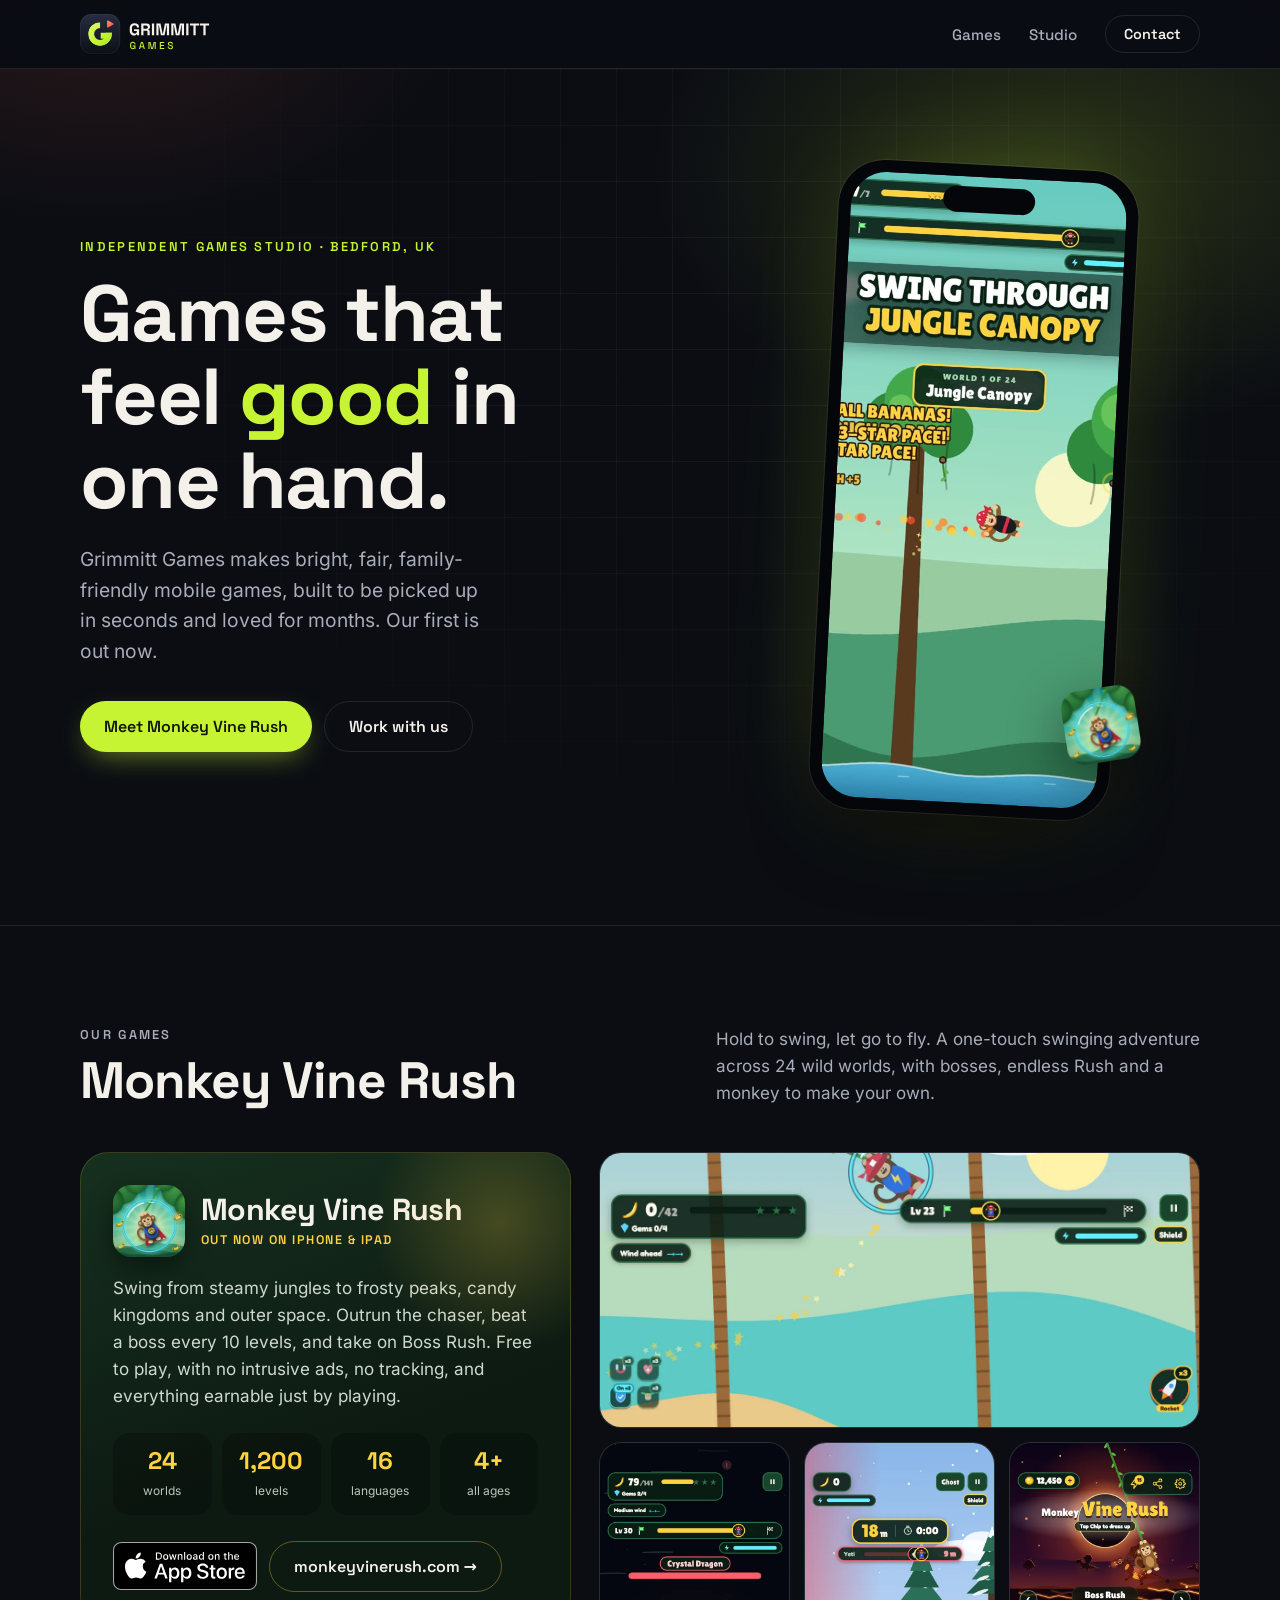
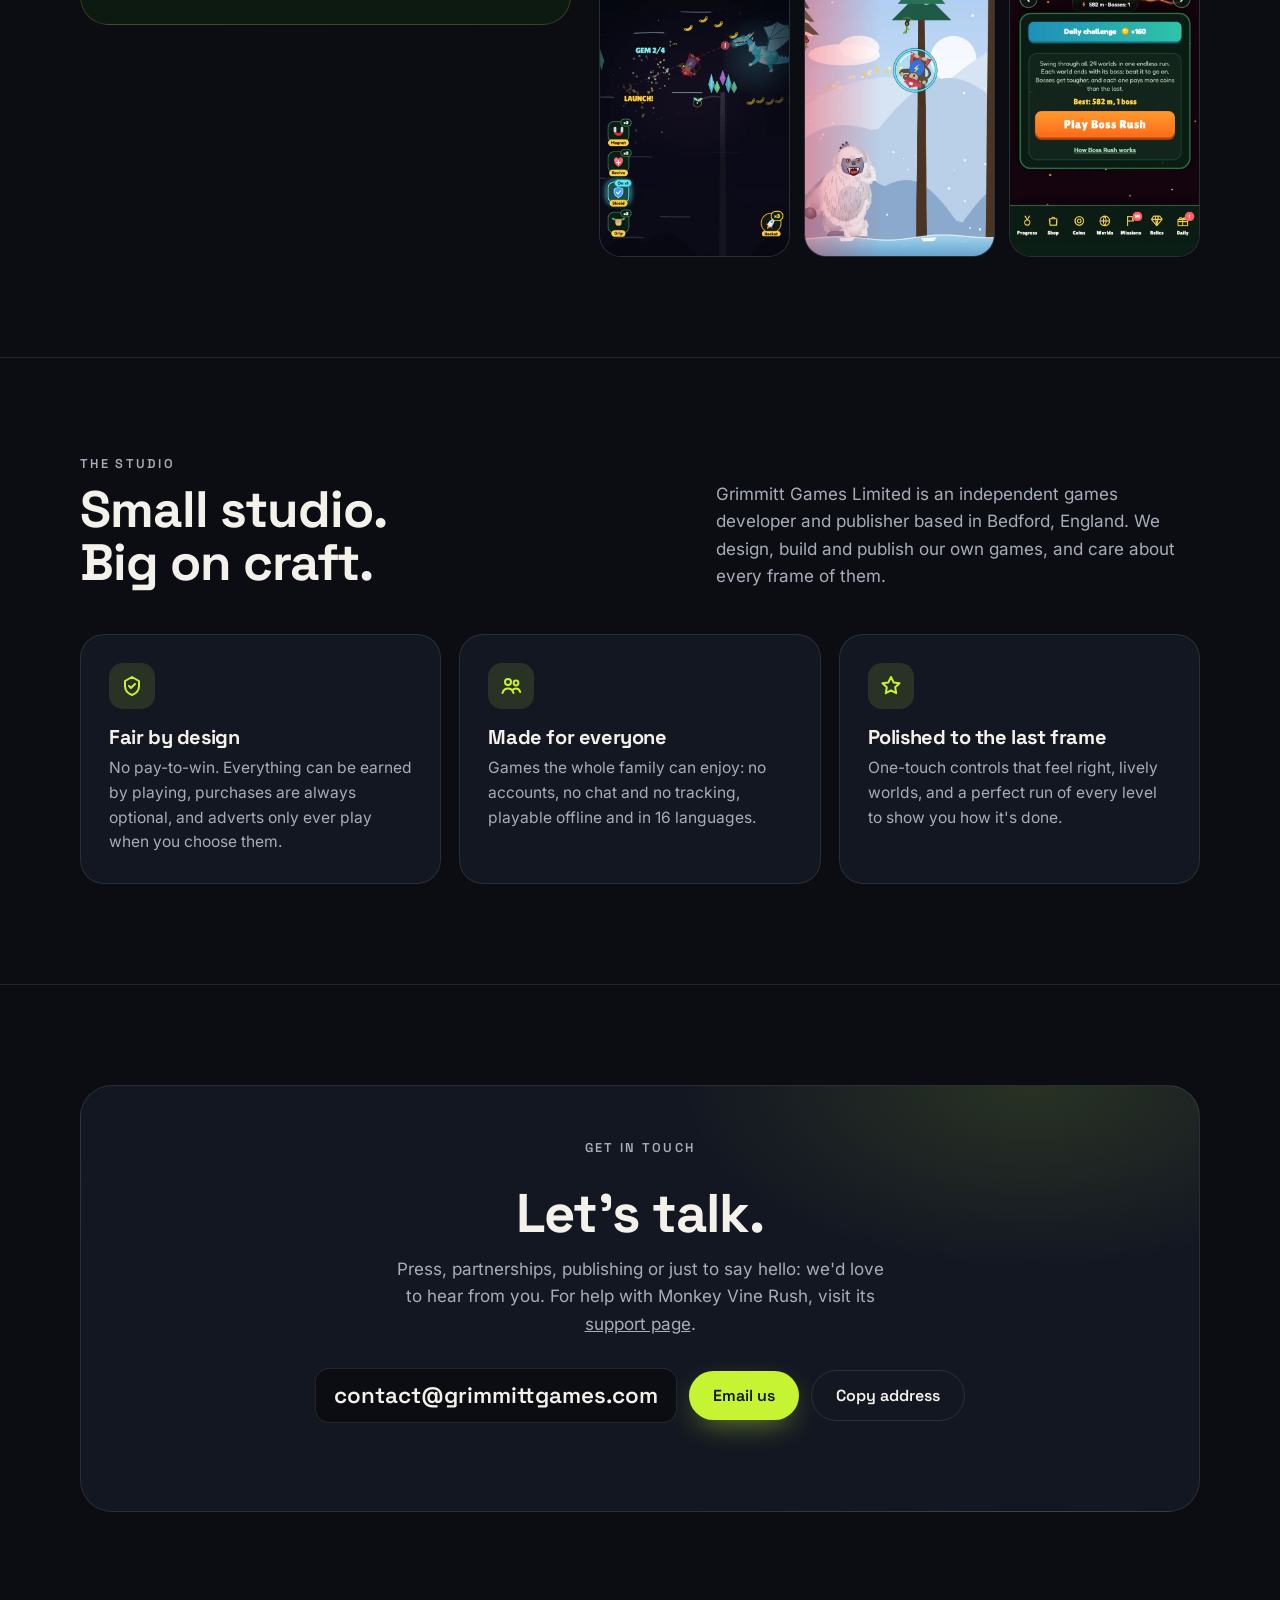
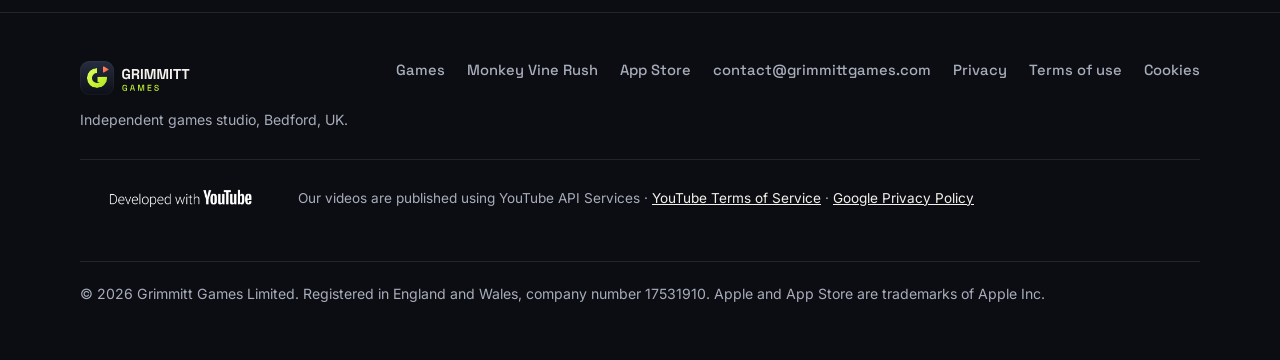
==== commit f11356e3: "Footer: Developed with YouTube badge, YouTube Terms and Google Privacy Policy links Co-Authored-By: " ====
--- a/index.html
+++ b/index.html
@@ -126,6 +126,7 @@
       <a href="/terms/">Terms of use</a>
       <a href="/cookies/">Cookies</a>
     </div>
+    <div class="yt"><a href="https://www.youtube.com/" aria-label="YouTube"><img src="/img/youtube/developed-with-youtube-light.png" alt="Developed with YouTube" width="200" height="40"></a><span>Our videos are published using YouTube API Services · <a href="https://www.youtube.com/t/terms">YouTube Terms of Service</a> · <a href="https://policies.google.com/privacy">Google Privacy Policy</a></span></div>
     <p class="legal">© 2026 Grimmitt Games Limited. Registered in England and Wales, company number 17531910. Apple and App Store are trademarks of Apple Inc.</p>
   </div>
 </footer>
--- a/assets/site.css
+++ b/assets/site.css
@@ -112,3 +112,9 @@
 .doc th,.doc td{text-align:left;padding:10px 12px;border-bottom:1px solid var(--line);vertical-align:top}
 .doc th{font:600 .8rem var(--display);letter-spacing:.08em;text-transform:uppercase;color:var(--muted)}
 .tablewrap{overflow-x:auto}
+
+/* YouTube attribution (official "Developed with YouTube" badge, cropped to its lettering, unaltered) */
+footer .yt{grid-column:1 / -1;display:flex;flex-wrap:wrap;align-items:center;gap:10px 18px;border-top:1px solid var(--line);padding-top:18px}
+footer .yt img{width:200px;height:40px;object-fit:cover;margin:0}
+footer .yt span{font-size:.85rem}
+footer .yt a{color:var(--cream)}
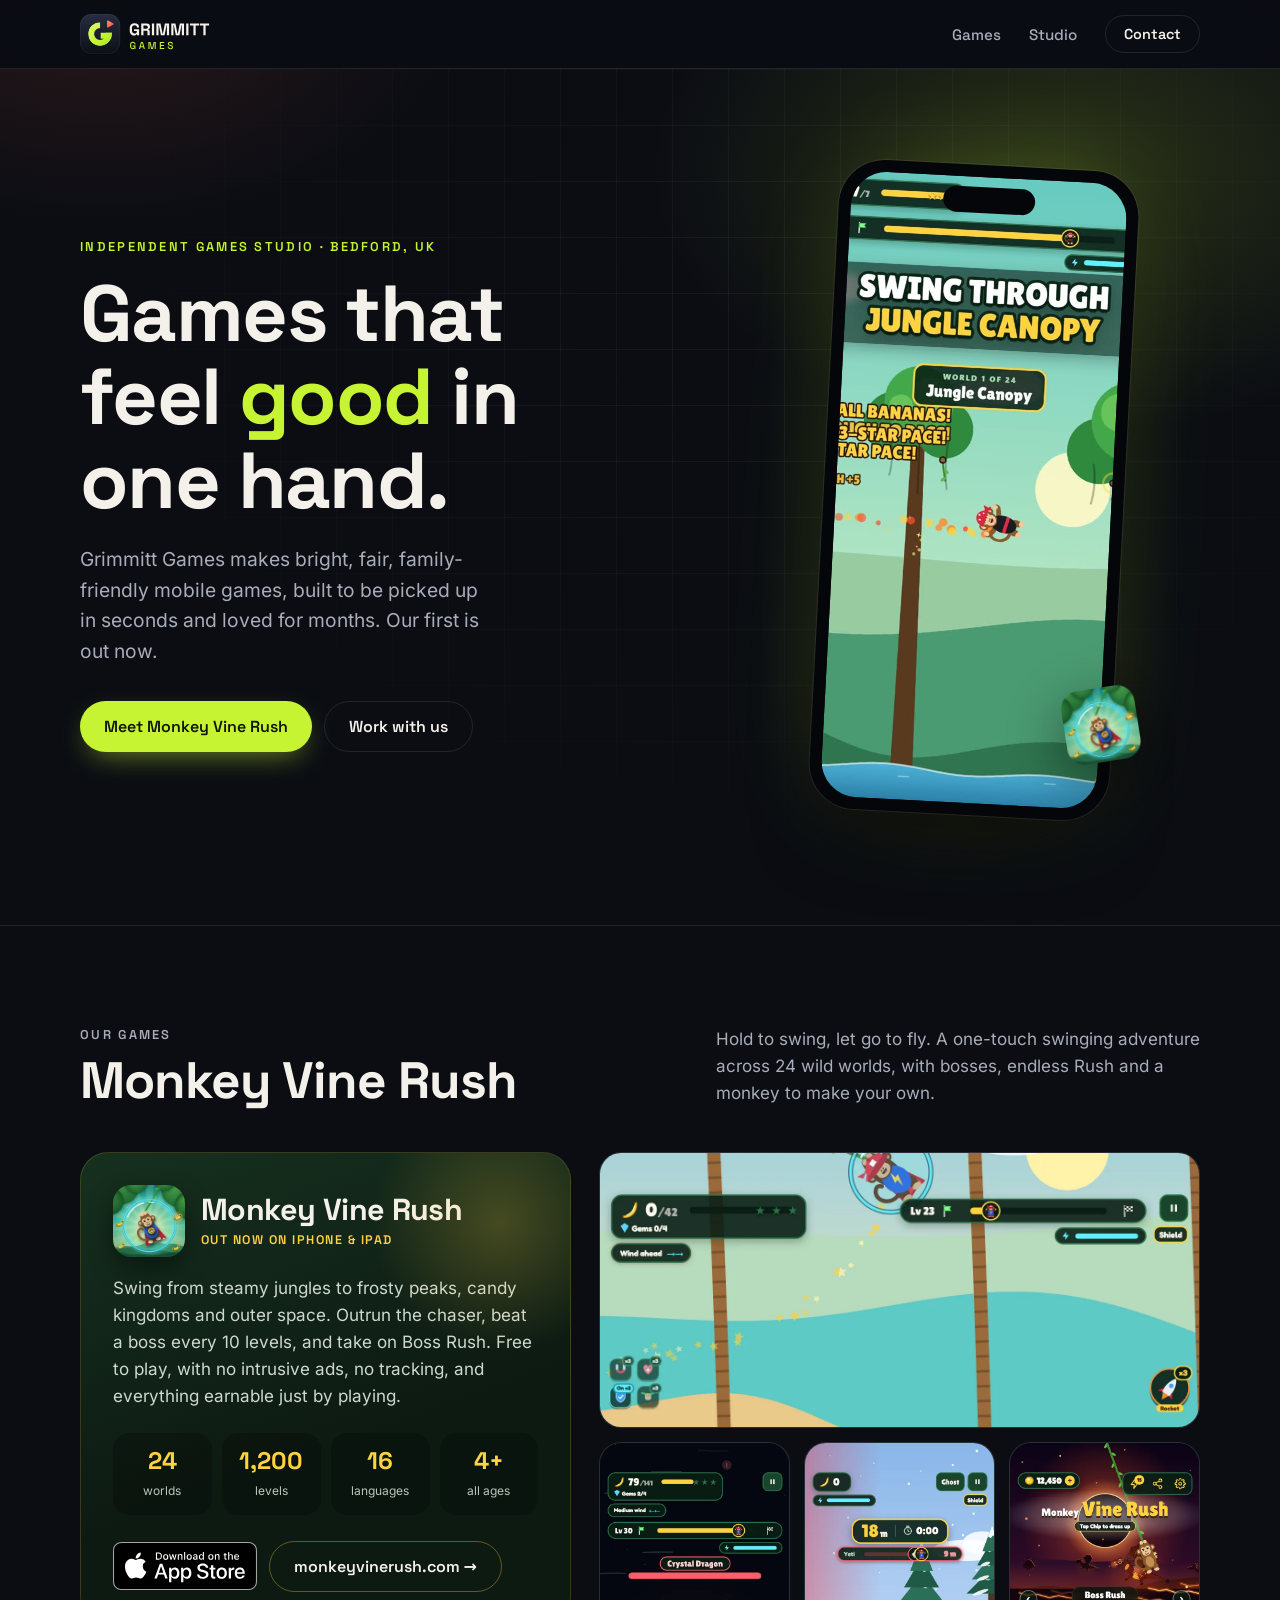
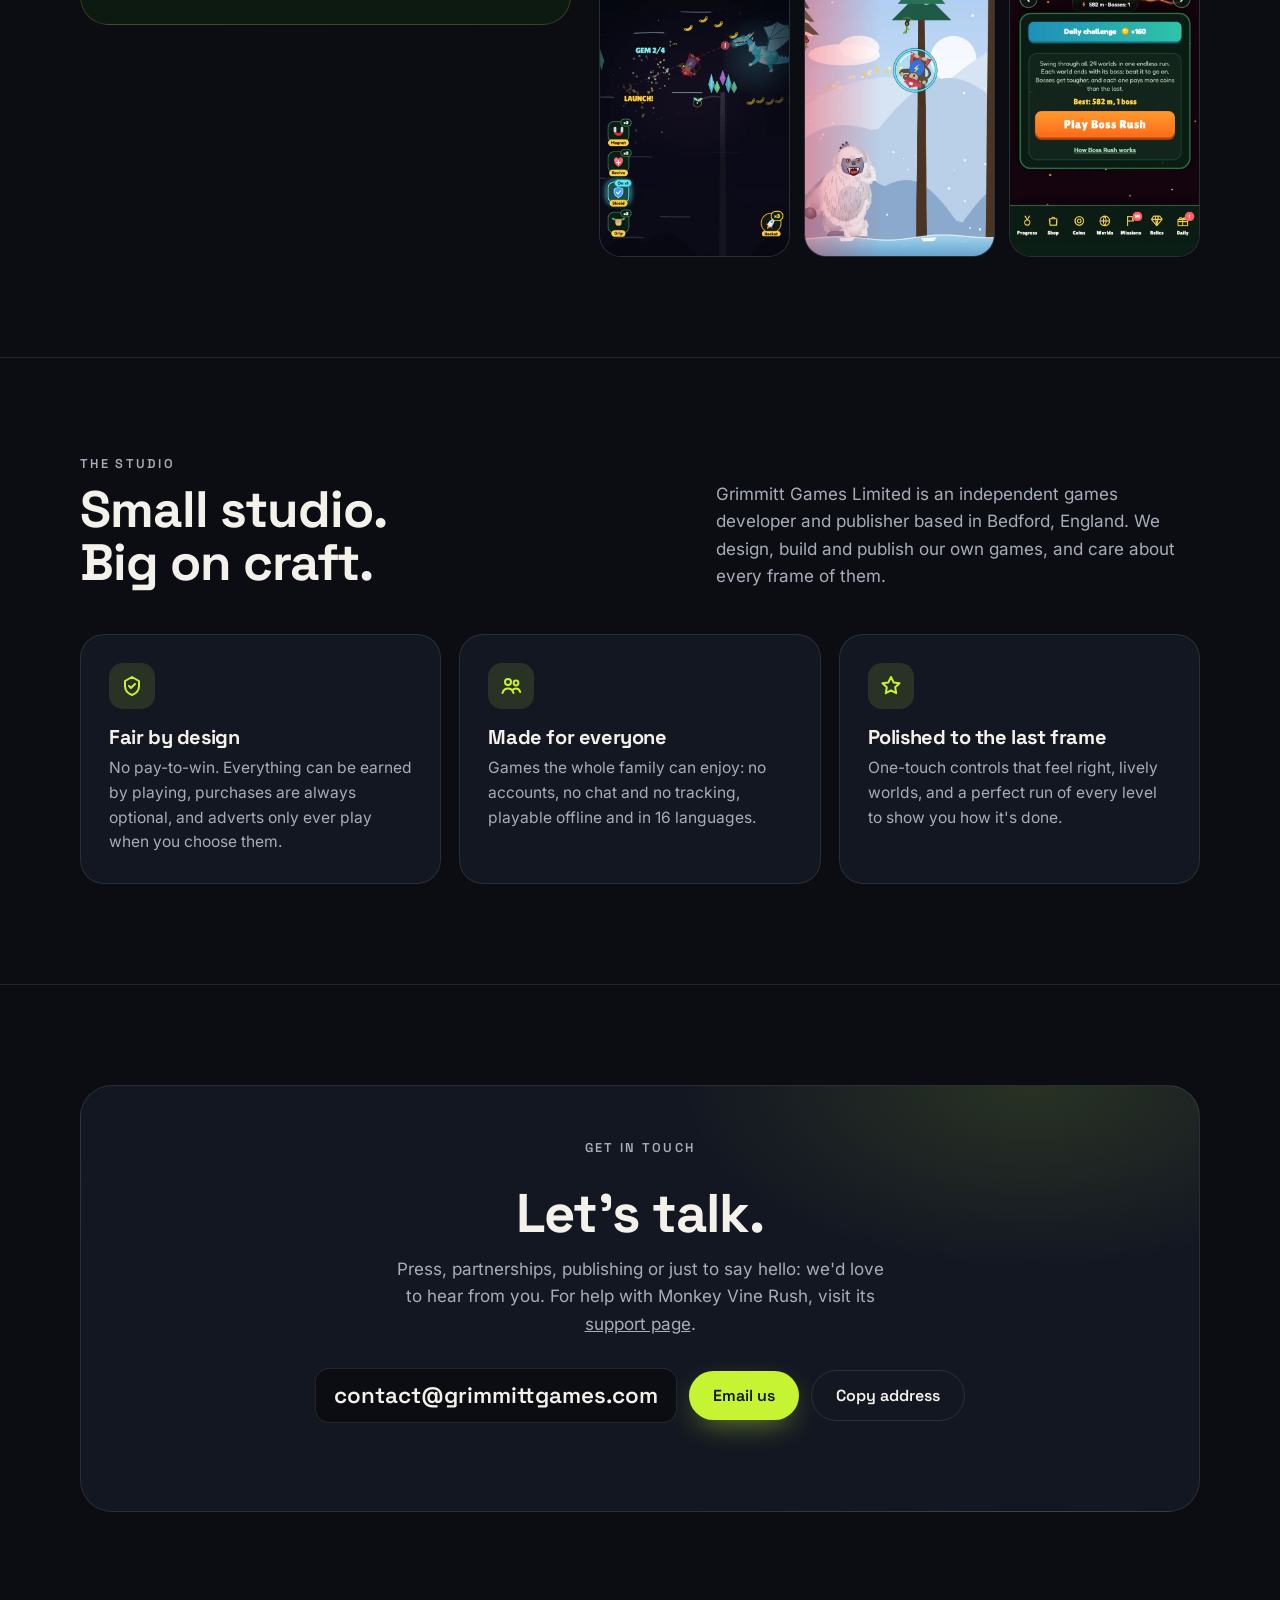
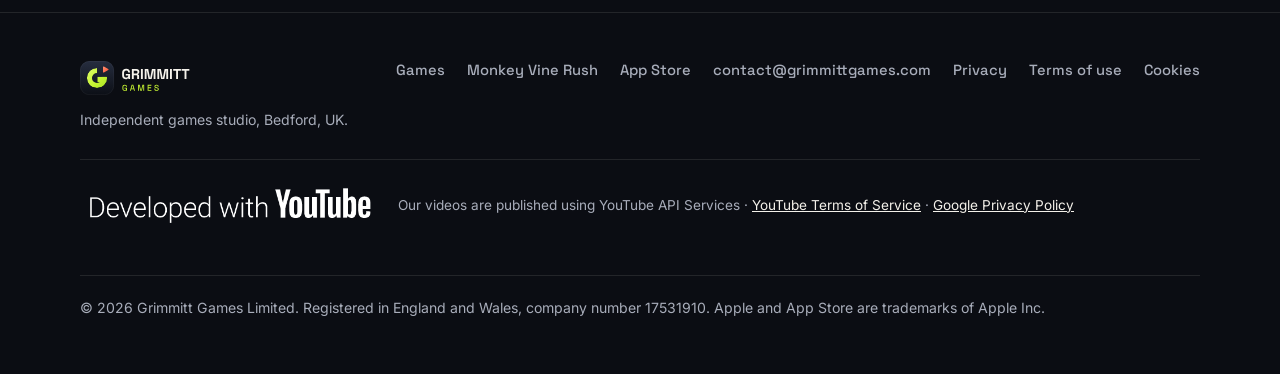
==== commit caf325f5: "Bigger YouTube badge" ====
--- a/index.html
+++ b/index.html
@@ -126,7 +126,7 @@
       <a href="/terms/">Terms of use</a>
       <a href="/cookies/">Cookies</a>
     </div>
-    <div class="yt"><a href="https://www.youtube.com/" aria-label="YouTube"><img src="/img/youtube/developed-with-youtube-light.png" alt="Developed with YouTube" width="200" height="40"></a><span>Our videos are published using YouTube API Services · <a href="https://www.youtube.com/t/terms">YouTube Terms of Service</a> · <a href="https://policies.google.com/privacy">Google Privacy Policy</a></span></div>
+    <div class="yt"><a class="ytbadge" href="https://www.youtube.com/" aria-label="YouTube"><img src="/img/youtube/developed-with-youtube-light.png" alt="Developed with YouTube" width="200" height="40"></a><span>Our videos are published using YouTube API Services · <a href="https://www.youtube.com/t/terms">YouTube Terms of Service</a> · <a href="https://policies.google.com/privacy">Google Privacy Policy</a></span></div>
     <p class="legal">© 2026 Grimmitt Games Limited. Registered in England and Wales, company number 17531910. Apple and App Store are trademarks of Apple Inc.</p>
   </div>
 </footer>
--- a/assets/site.css
+++ b/assets/site.css
@@ -115,6 +115,8 @@
 
 /* YouTube attribution (official "Developed with YouTube" badge, cropped to its lettering, unaltered) */
 footer .yt{grid-column:1 / -1;display:flex;flex-wrap:wrap;align-items:center;gap:10px 18px;border-top:1px solid var(--line);padding-top:18px}
-footer .yt img{width:200px;height:40px;object-fit:cover;margin:0}
+/* the badge file has wide empty margins: show its lettering (x 104-599, y 94-154 of 700 x 250) about 280px wide */
+footer .ytbadge{display:block;width:300px;height:54px;overflow:hidden;flex:none;max-width:100%}
+footer .ytbadge img{width:396px;height:auto;max-width:none;margin:-43px 0 0 -49px}
 footer .yt span{font-size:.85rem}
 footer .yt a{color:var(--cream)}
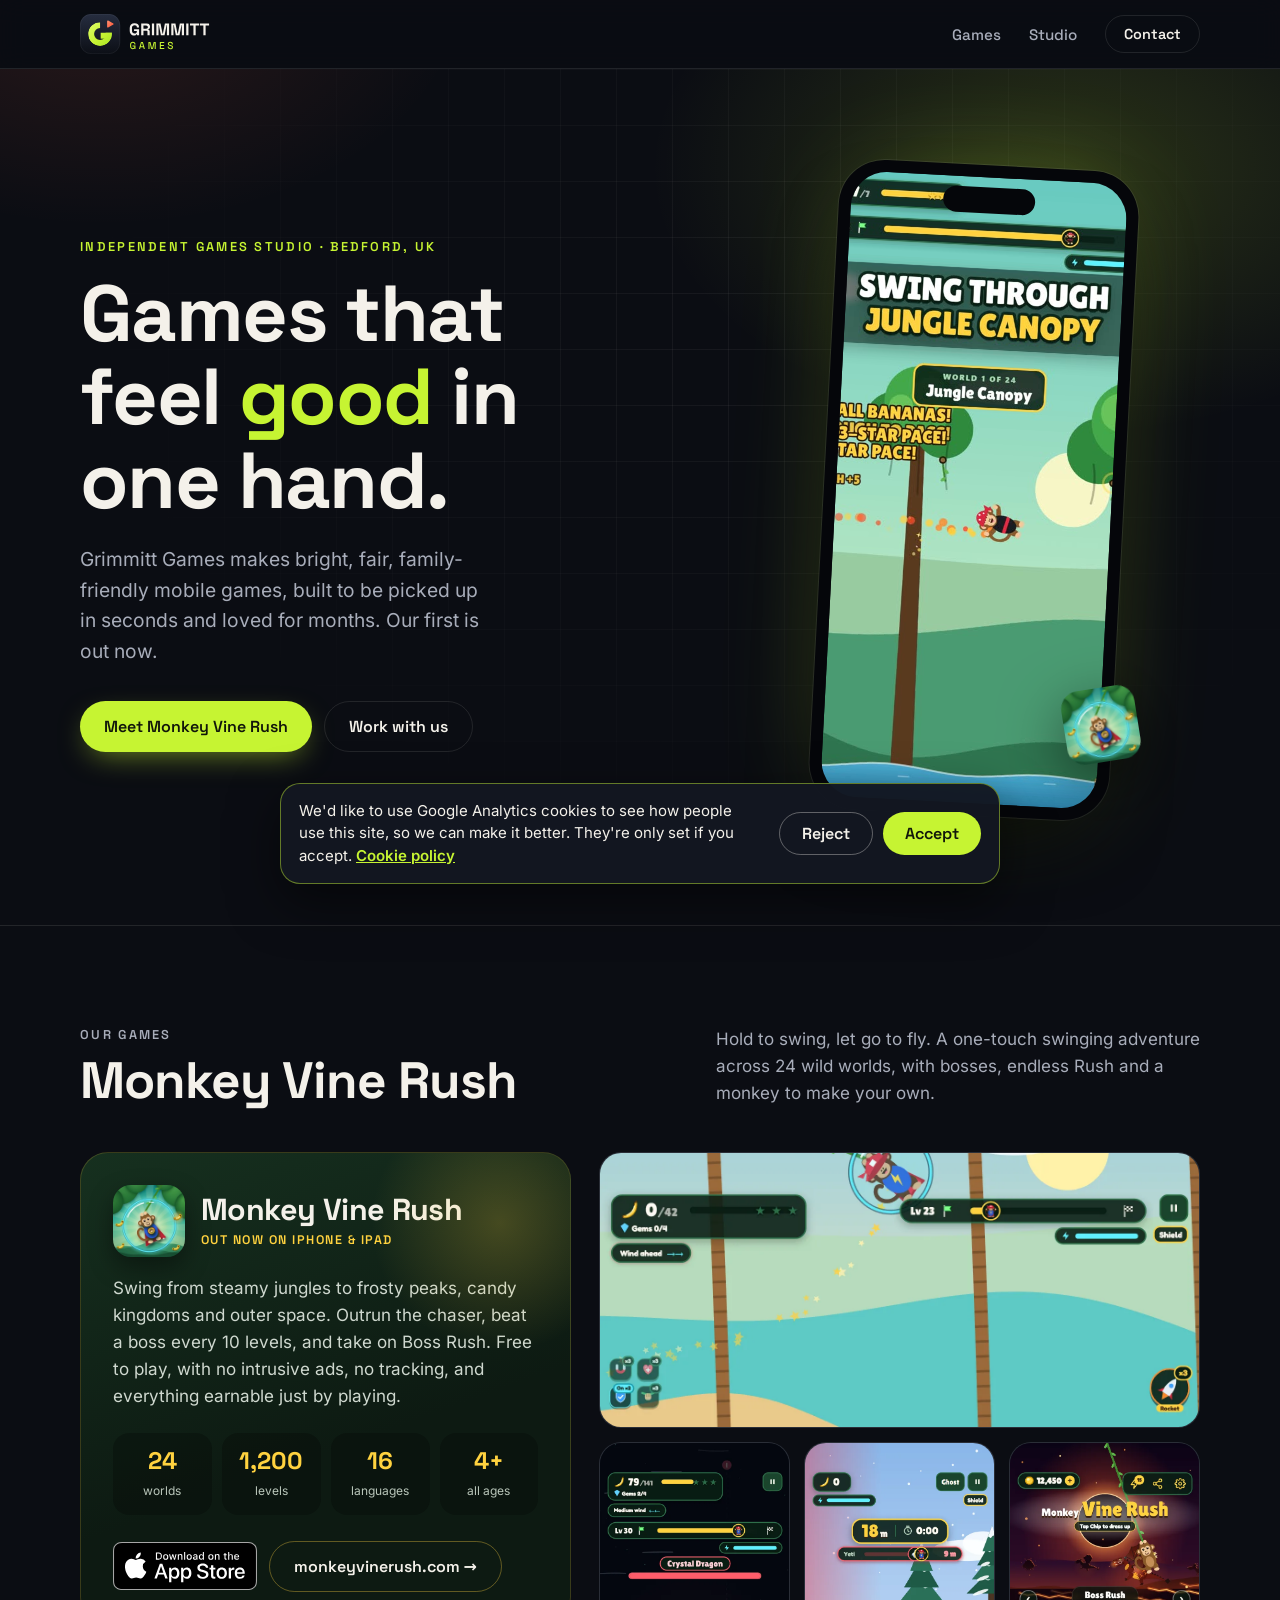
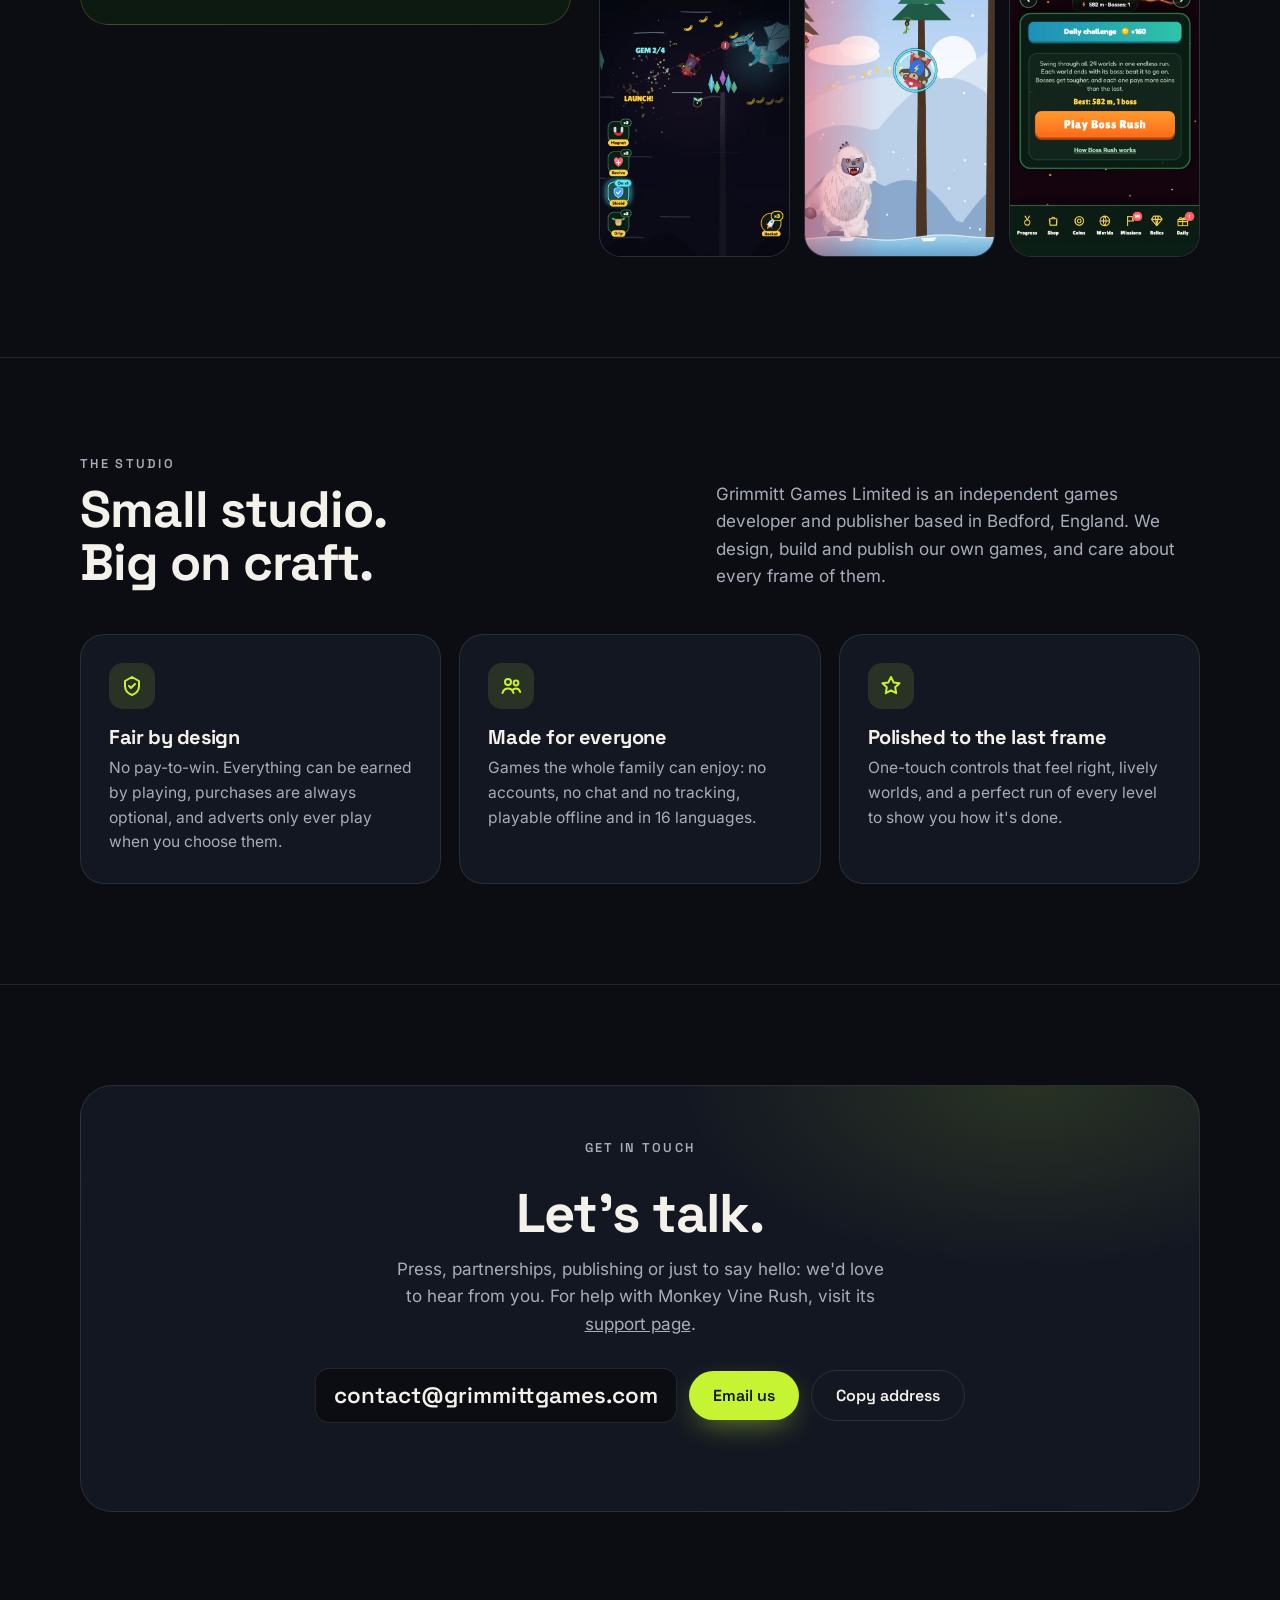
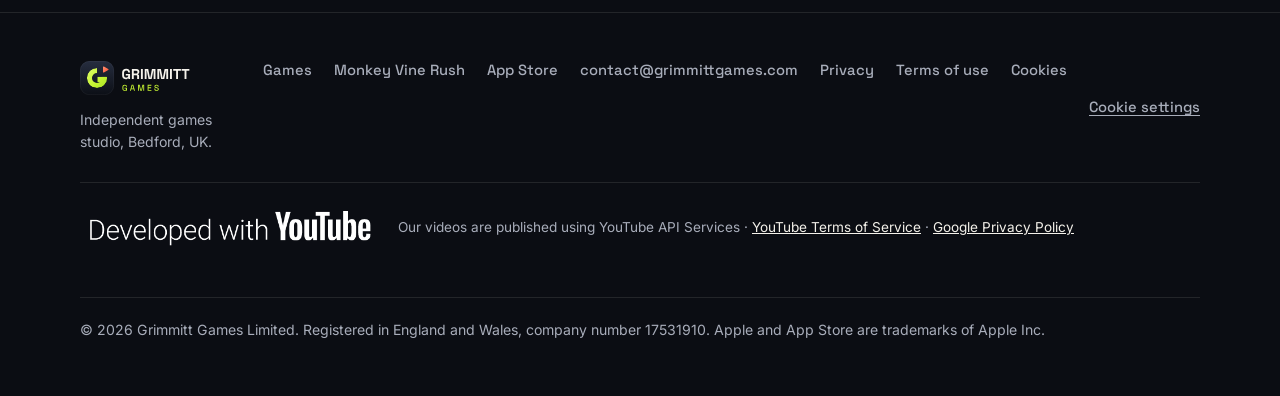
==== commit c709a8a6: "Google Analytics, only with consent (cookie banner, Cookie settings, updated cookie and privacy poli" ====
--- a/index.html
+++ b/index.html
@@ -19,6 +19,7 @@
 <link rel="preload" href="/fonts/SpaceGrotesk.woff2" as="font" type="font/woff2" crossorigin>
 <link rel="stylesheet" href="/assets/site.css">
 <script type="application/ld+json">{"@context":"https://schema.org","@type":"Organization","name":"Grimmitt Games Limited","url":"https://www.grimmittgames.com/","logo":"https://www.grimmittgames.com/img/mark-192.png","email":"contact@grimmittgames.com","sameAs":["https://monkeyvinerush.com/"]}</script>
+<script src="/assets/consent.js"></script>
 </head>
 <body>
 
@@ -125,6 +126,7 @@
       <a href="/privacy/">Privacy</a>
       <a href="/terms/">Terms of use</a>
       <a href="/cookies/">Cookies</a>
+      <button type="button" class="cklink" id="ckOpen">Cookie settings</button>
     </div>
     <div class="yt"><a class="ytbadge" href="https://www.youtube.com/" aria-label="YouTube"><img src="/img/youtube/developed-with-youtube-light.png" alt="Developed with YouTube" width="200" height="40"></a><span>Our videos are published using YouTube API Services · <a href="https://www.youtube.com/t/terms">YouTube Terms of Service</a> · <a href="https://policies.google.com/privacy">Google Privacy Policy</a></span></div>
     <p class="legal">© 2026 Grimmitt Games Limited. Registered in England and Wales, company number 17531910. Apple and App Store are trademarks of Apple Inc.</p>
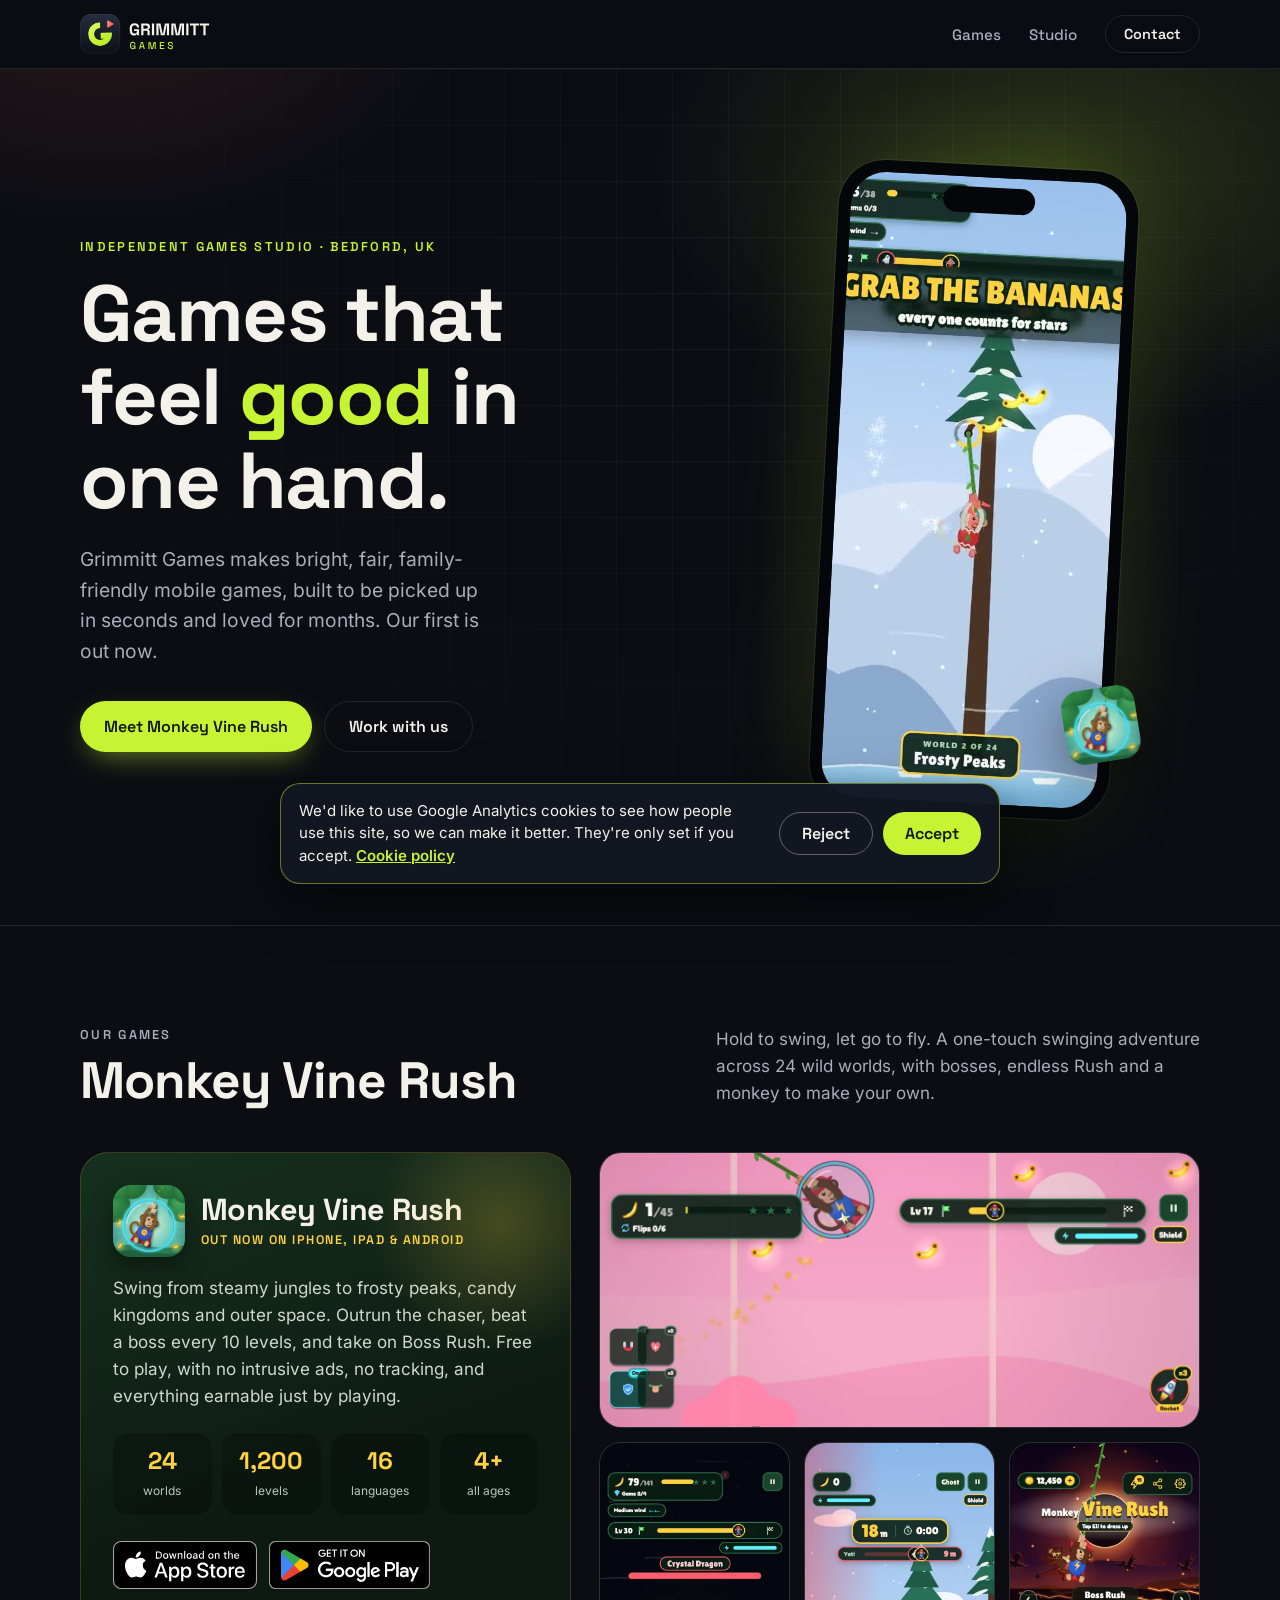
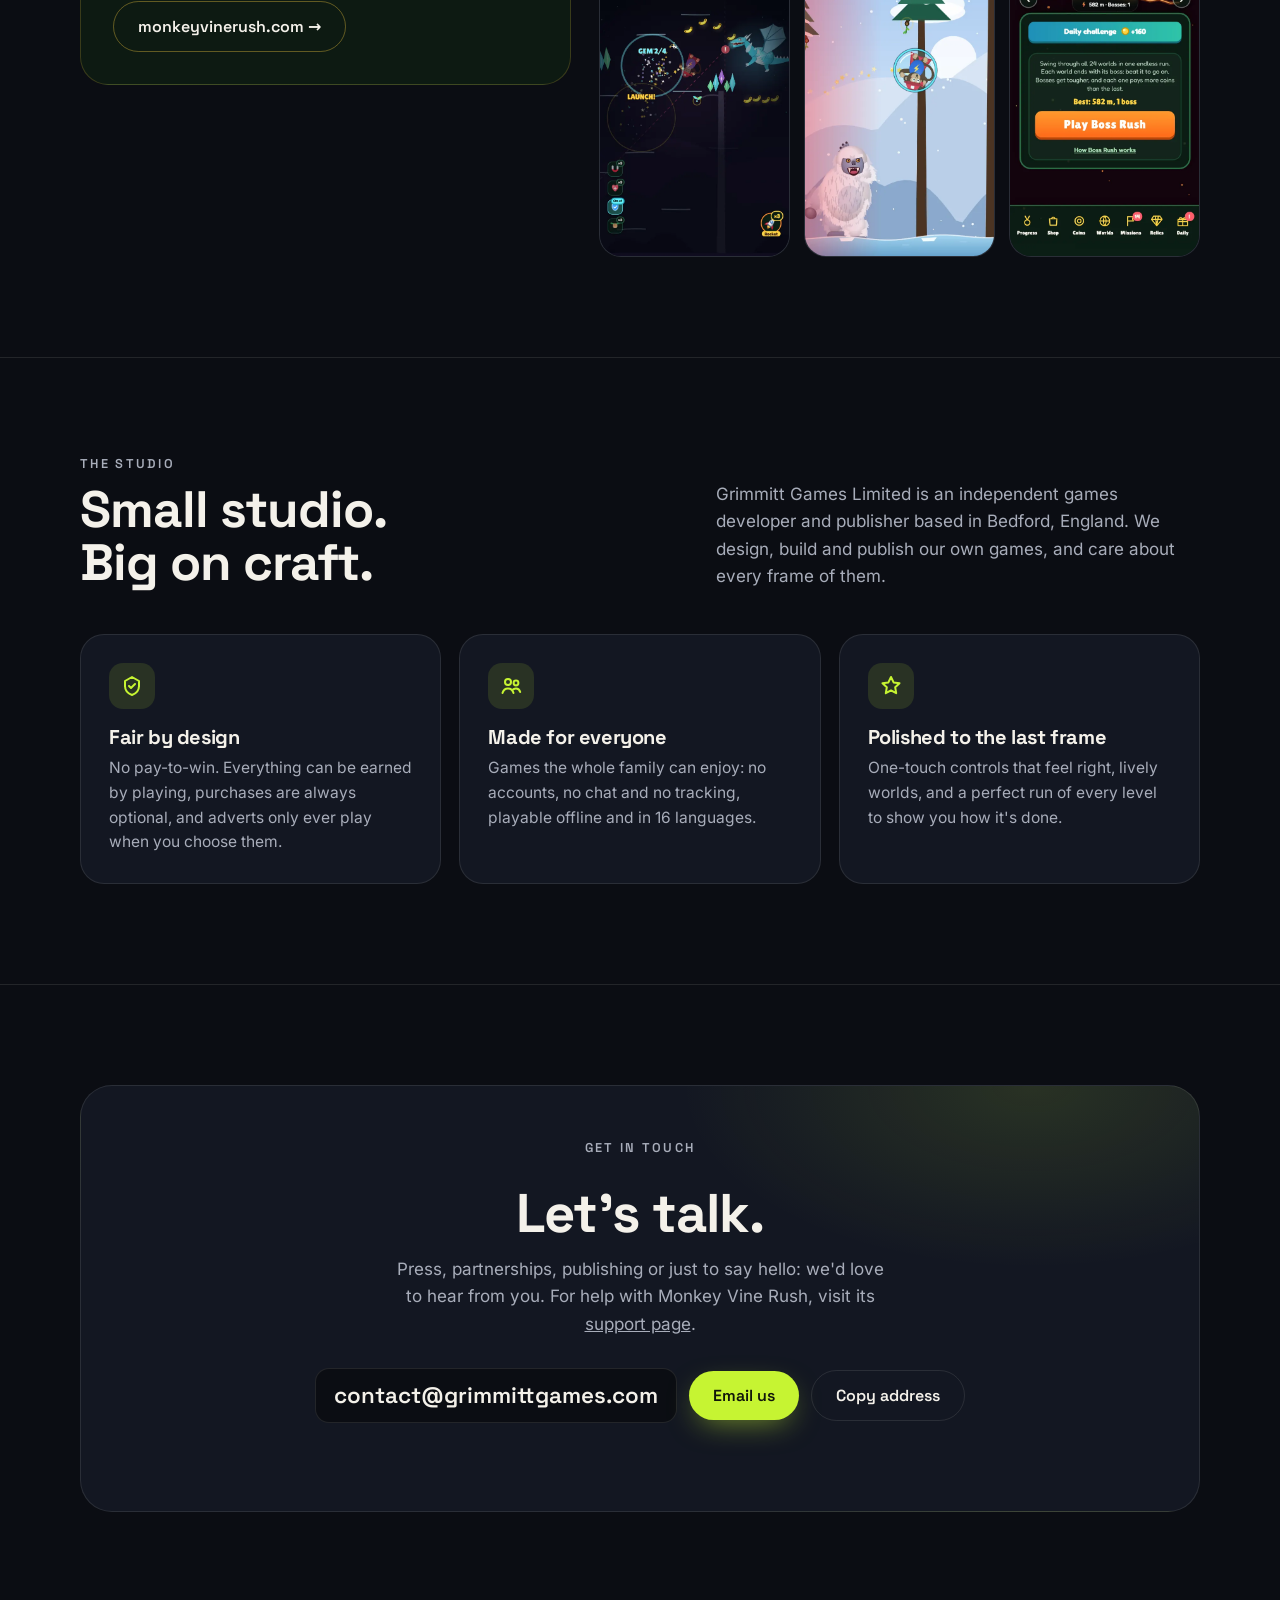
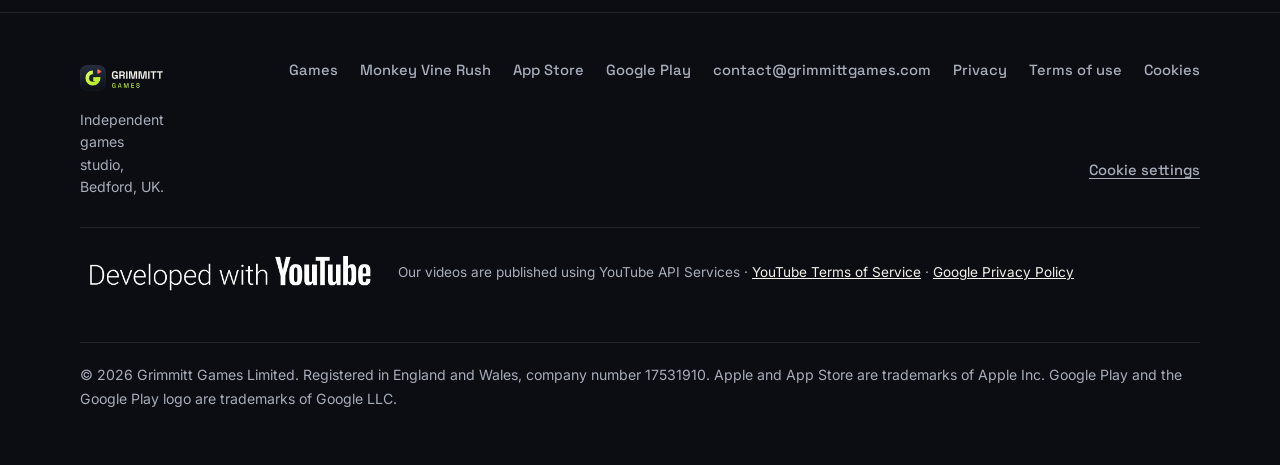
==== commit 185931f4: "Monkey Vine Rush: out now on iPhone, iPad and Android, with the Google Play badge Co-Authored-By: Cl" ====
--- a/index.html
+++ b/index.html
@@ -4,7 +4,7 @@
 <meta charset="utf-8">
 <meta name="viewport" content="width=device-width, initial-scale=1, viewport-fit=cover">
 <title>Grimmitt Games · Independent games studio</title>
-<meta name="description" content="Grimmitt Games is an independent UK games studio making bright, fair, family-friendly mobile games. Our first game, Monkey Vine Rush, is out now on iPhone and iPad.">
+<meta name="description" content="Grimmitt Games is an independent UK games studio making bright, fair, family-friendly mobile games. Our first game, Monkey Vine Rush, is out now on iPhone, iPad and Android.">
 <meta name="theme-color" content="#0b0d13">
 <link rel="canonical" href="https://www.grimmittgames.com/">
 <link rel="icon" href="/img/mark.svg" type="image/svg+xml">
@@ -61,7 +61,7 @@
       </div>
       <div class="game">
         <div class="gcard">
-          <div class="gtitle"><img src="/img/mvr/icon-336.webp" alt="" width="72" height="72"><div><h3>Monkey Vine Rush</h3><small>Out now on iPhone &amp; iPad</small></div></div>
+          <div class="gtitle"><img src="/img/mvr/icon-336.webp" alt="" width="72" height="72"><div><h3>Monkey Vine Rush</h3><small>Out now on iPhone, iPad &amp; Android</small></div></div>
           <p>Swing from steamy jungles to frosty peaks, candy kingdoms and outer space. Outrun the chaser, beat a boss every 10 levels, and take on Boss Rush. Free to play, with no intrusive ads, no tracking, and everything earnable just by playing.</p>
           <div class="stats">
             <div><b>24</b><span>worlds</span></div>
@@ -71,6 +71,7 @@
           </div>
           <div class="row">
             <a href="https://apps.apple.com/app/id6825472830"><img src="/img/mvr/app-store-badge.svg" alt="Download on the App Store" width="144" height="48"></a>
+            <a href="https://play.google.com/store/apps/details?id=com.grimmittgames.monkeyvinerush"><img src="/img/mvr/google-play-badge.png" alt="Get it on Google Play" width="161" height="48"></a>
             <a class="btn ghost" href="https://monkeyvinerush.com/">monkeyvinerush.com →</a>
           </div>
         </div>
@@ -122,6 +123,7 @@
       <a href="#games">Games</a>
       <a href="https://monkeyvinerush.com/">Monkey Vine Rush</a>
       <a href="https://apps.apple.com/app/id6825472830">App Store</a>
+      <a href="https://play.google.com/store/apps/details?id=com.grimmittgames.monkeyvinerush">Google Play</a>
       <a href="mailto:contact@grimmittgames.com">contact@grimmittgames.com</a>
       <a href="/privacy/">Privacy</a>
       <a href="/terms/">Terms of use</a>
@@ -129,7 +131,7 @@
       <button type="button" class="cklink" id="ckOpen">Cookie settings</button>
     </div>
     <div class="yt"><a class="ytbadge" href="https://www.youtube.com/" aria-label="YouTube"><img src="/img/youtube/developed-with-youtube-light.png" alt="Developed with YouTube" width="200" height="40"></a><span>Our videos are published using YouTube API Services · <a href="https://www.youtube.com/t/terms">YouTube Terms of Service</a> · <a href="https://policies.google.com/privacy">Google Privacy Policy</a></span></div>
-    <p class="legal">© 2026 Grimmitt Games Limited. Registered in England and Wales, company number 17531910. Apple and App Store are trademarks of Apple Inc.</p>
+    <p class="legal">© 2026 Grimmitt Games Limited. Registered in England and Wales, company number 17531910. Apple and App Store are trademarks of Apple Inc. Google Play and the Google Play logo are trademarks of Google LLC.</p>
   </div>
 </footer>
 
